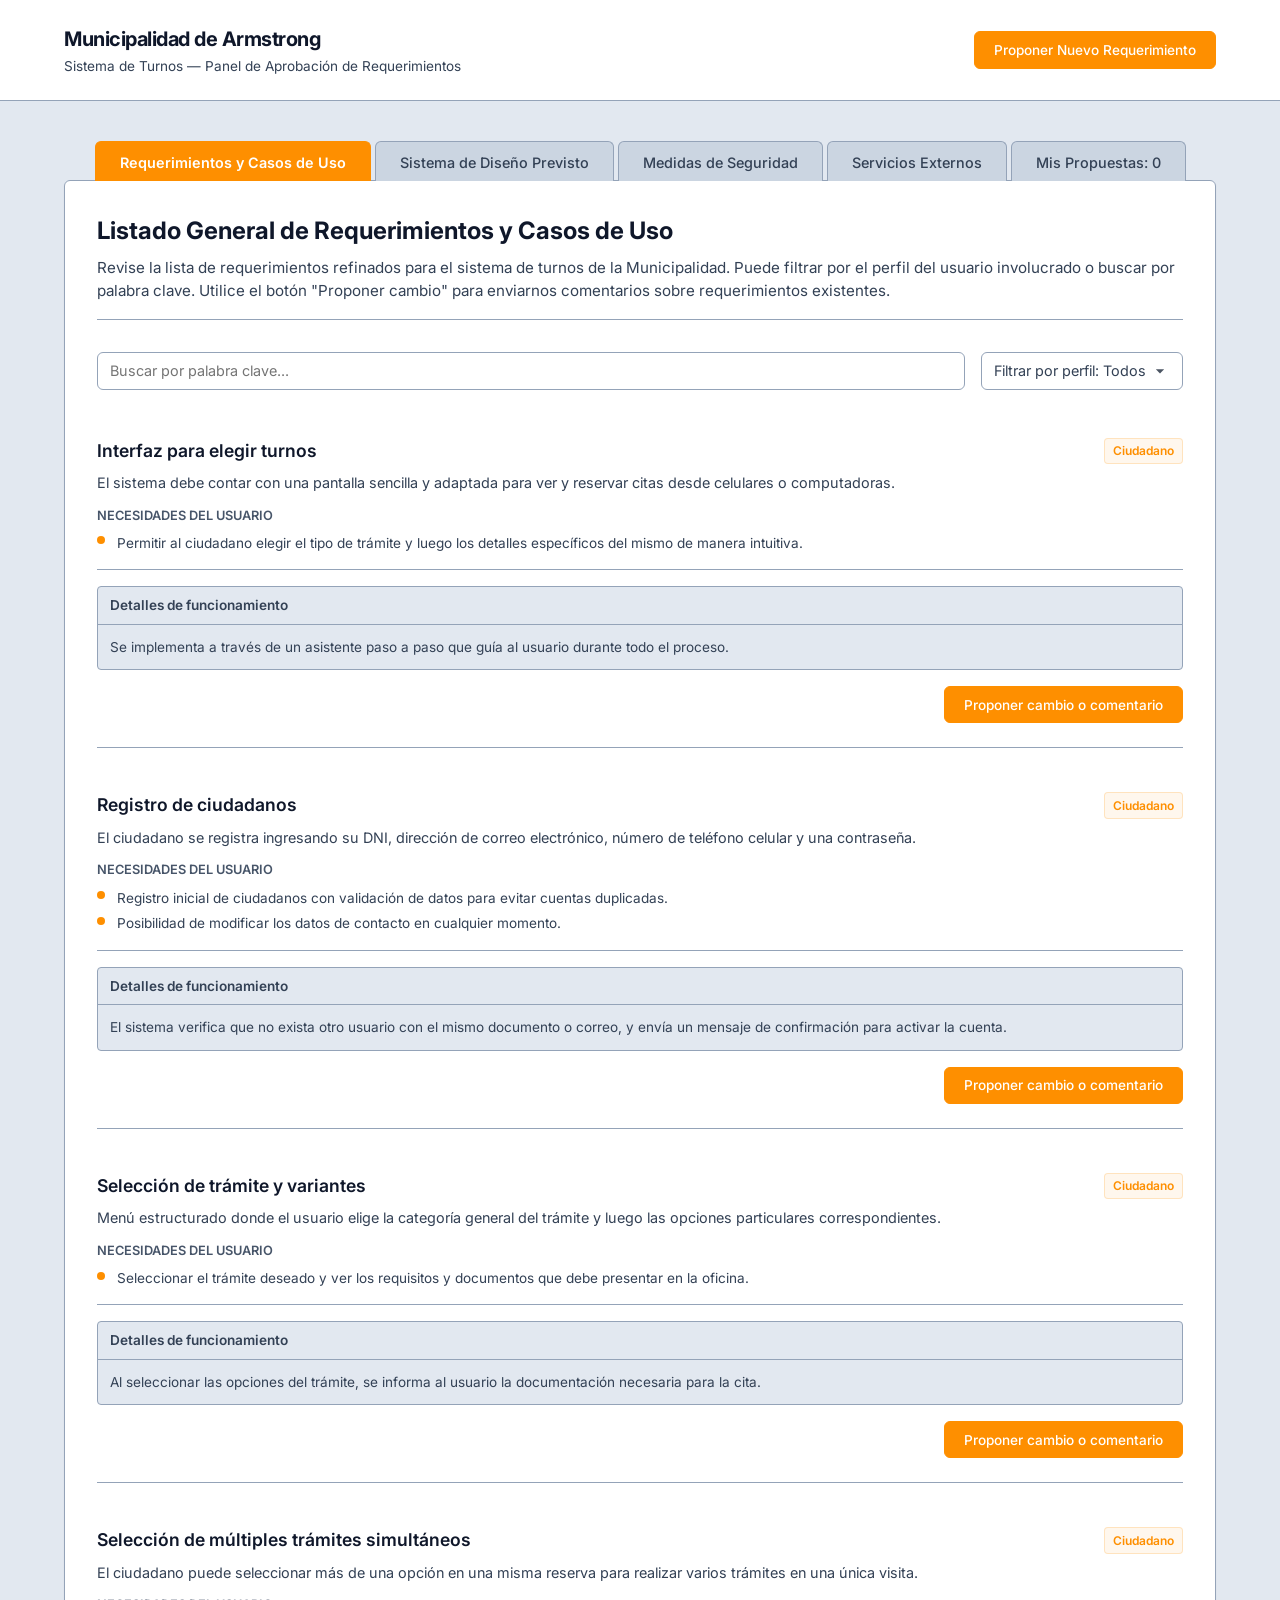
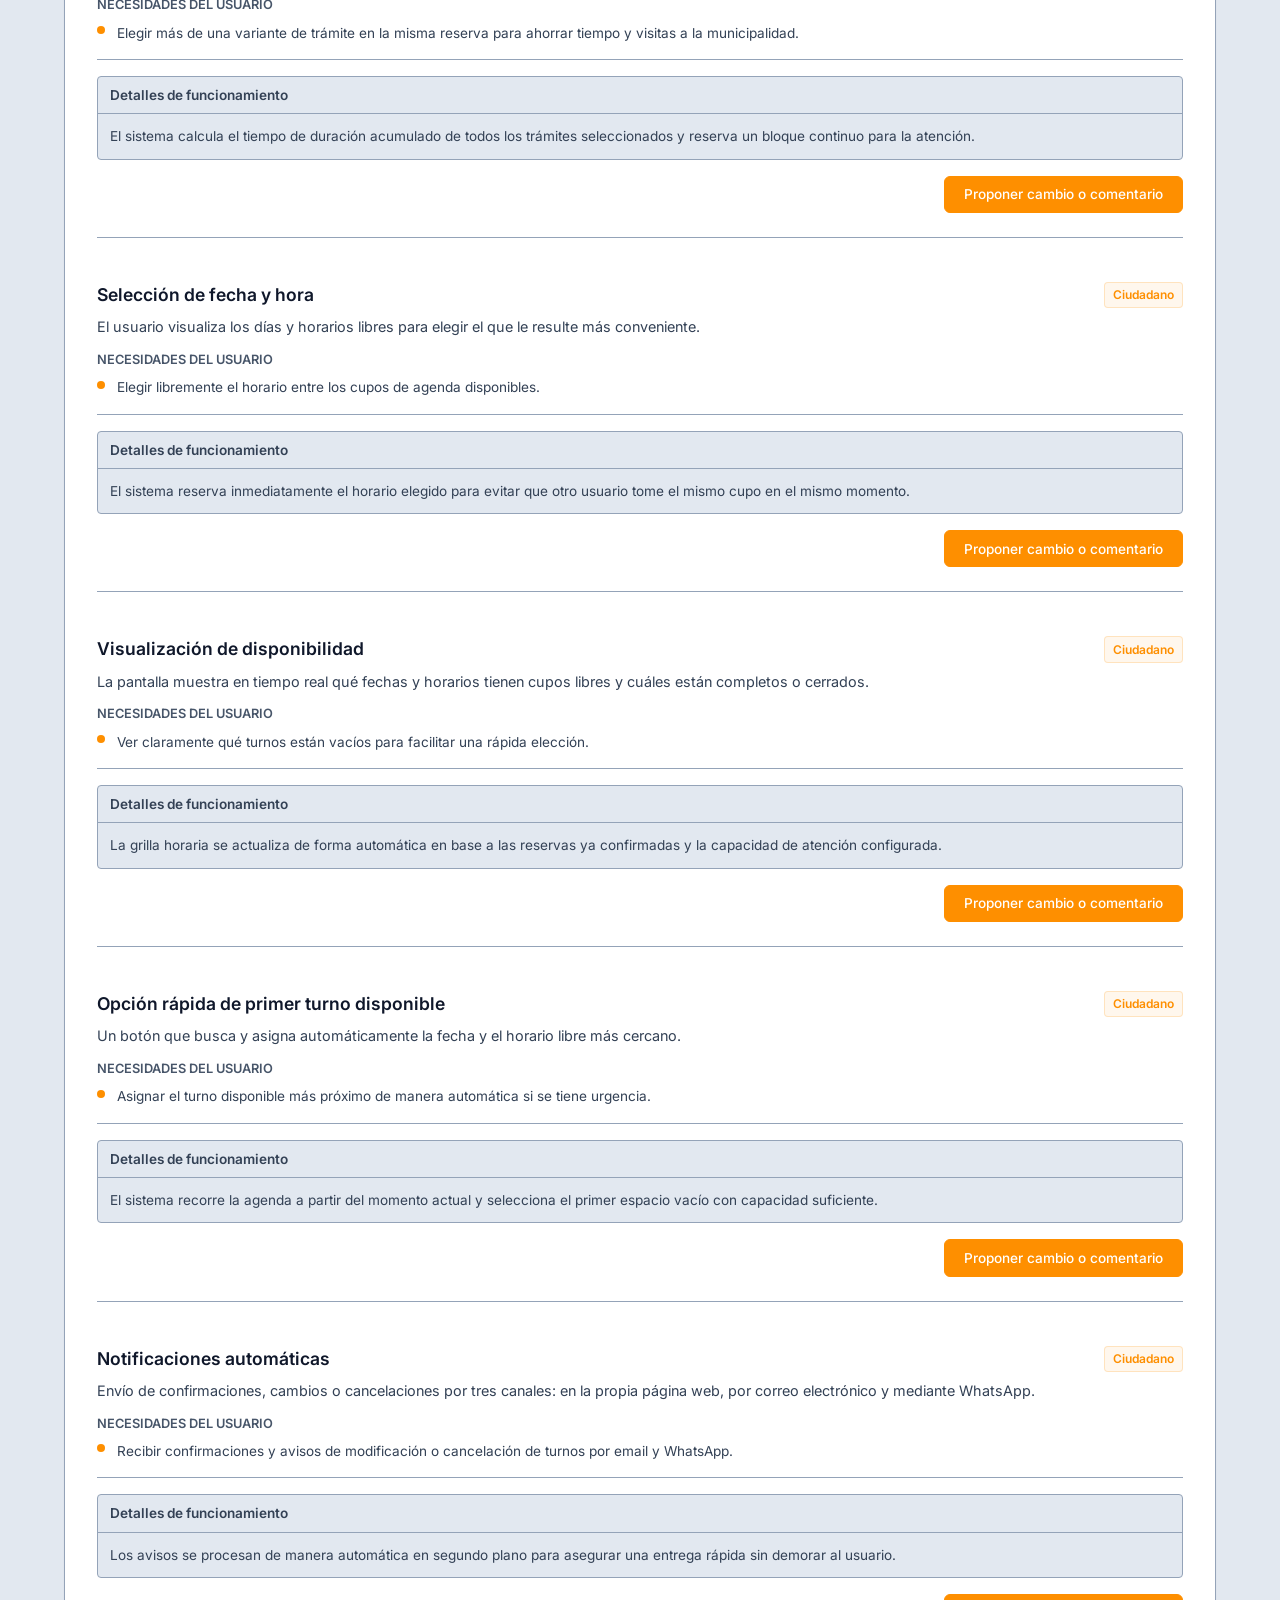
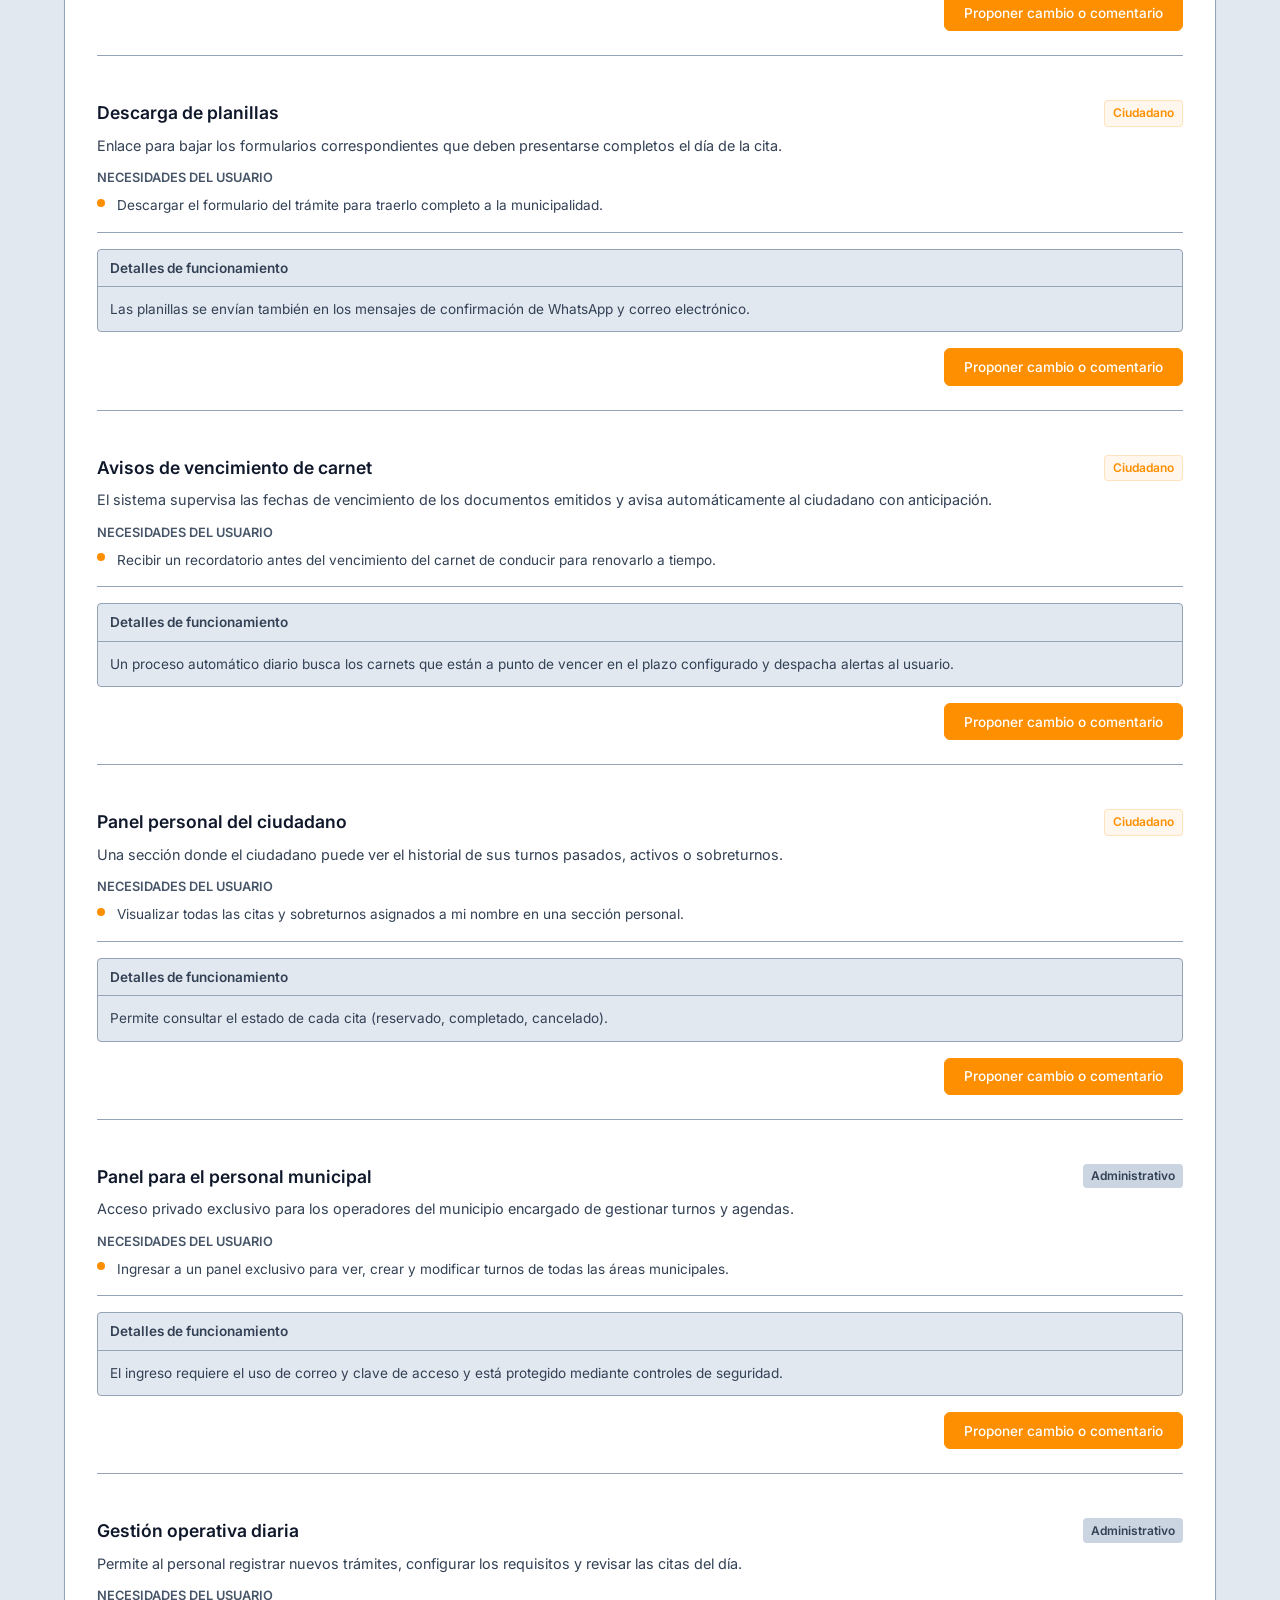
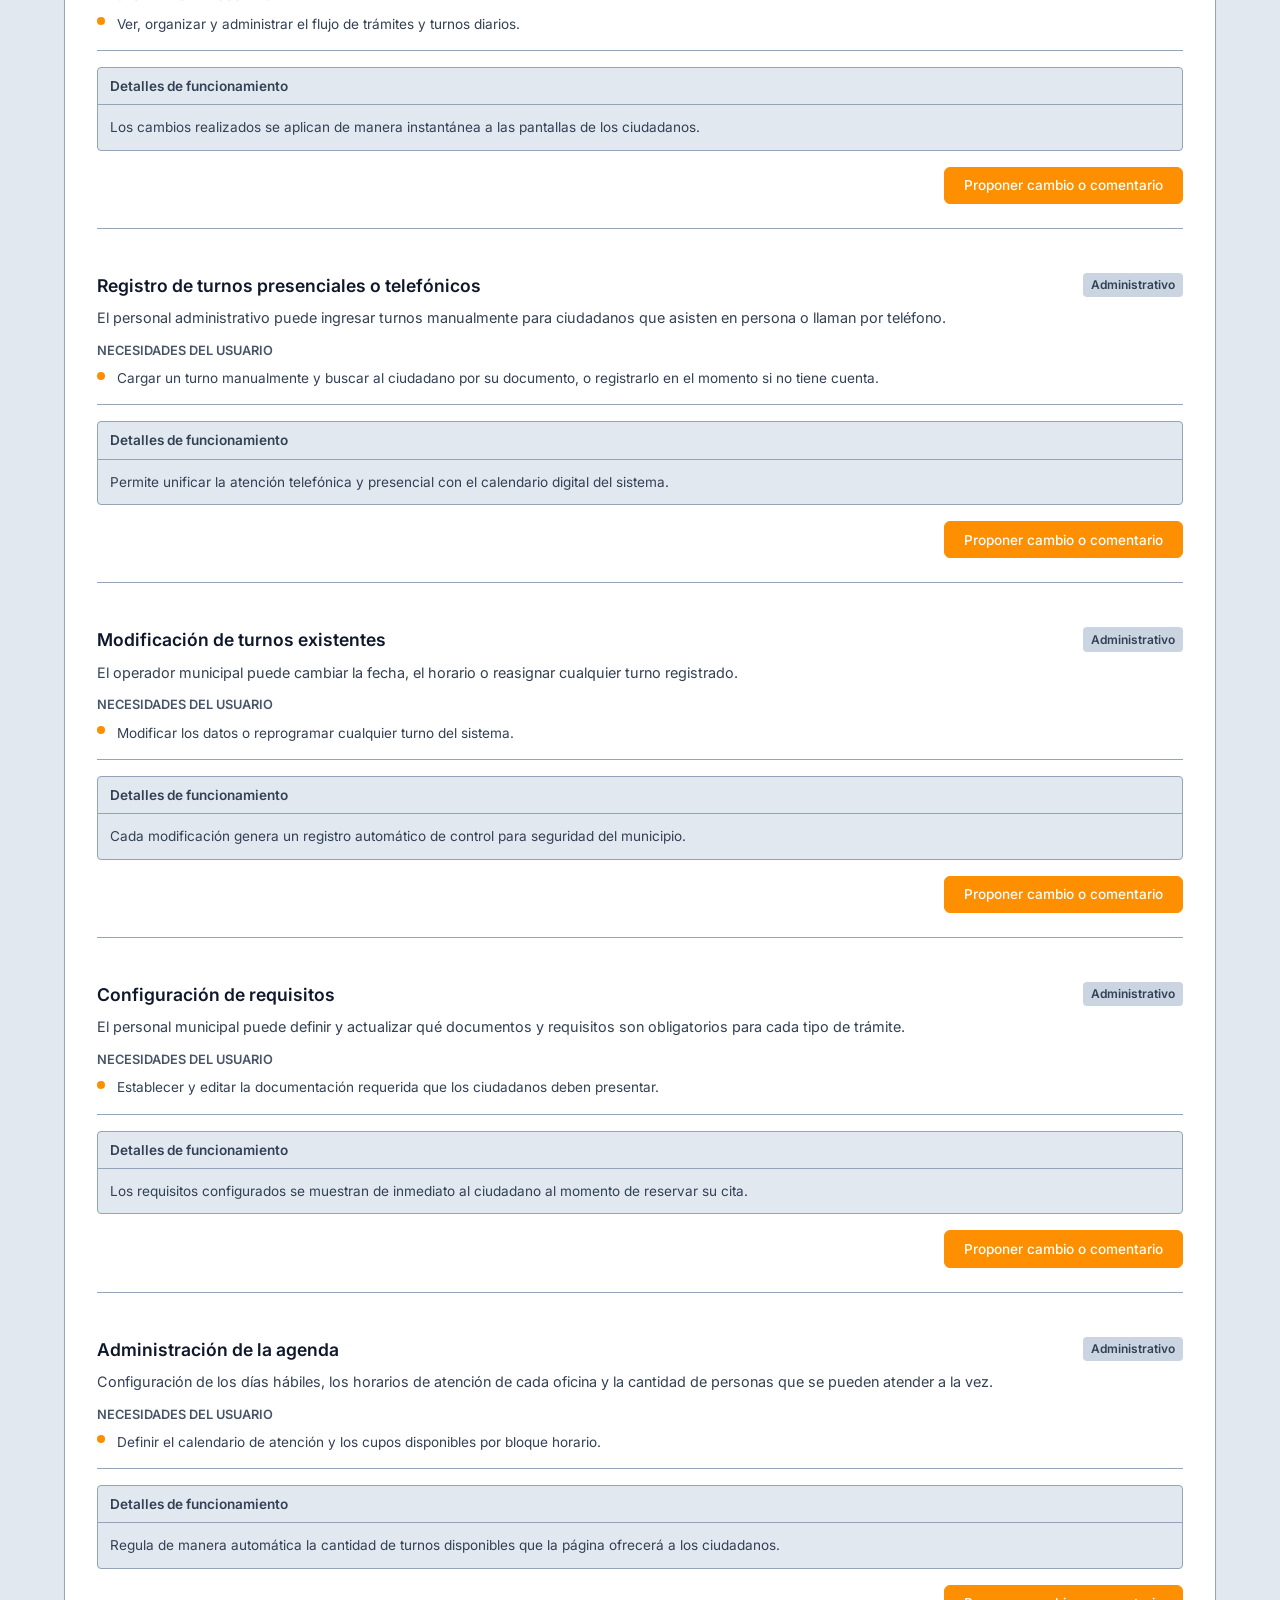
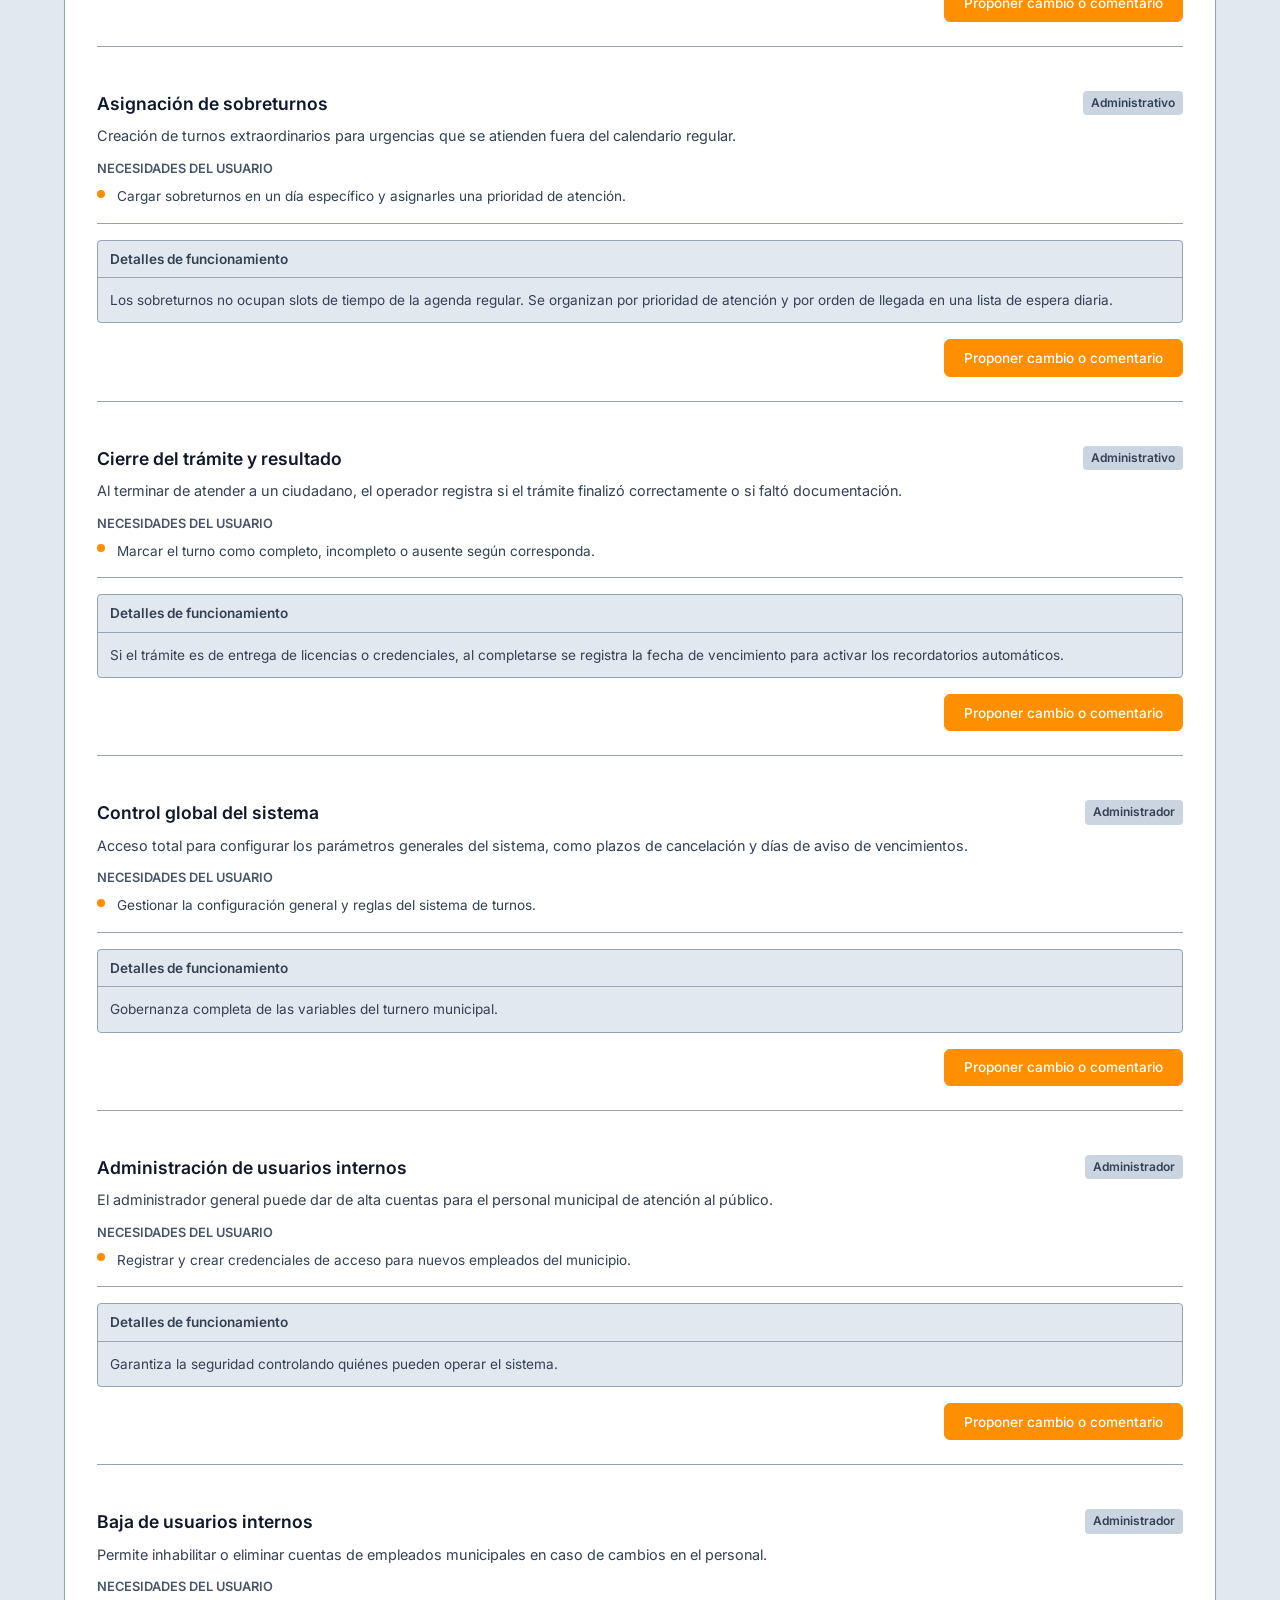
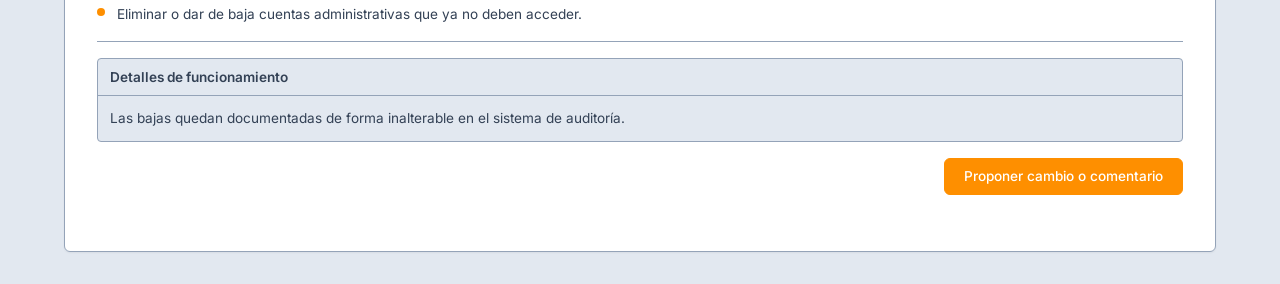
==== portal-cliente/index.html @ 63e66f47 "feat: migrar a github pages estatico y persistencia con github issues" ====
<!DOCTYPE html>
<html lang="es">
<head>
  <meta charset="UTF-8">
  <meta name="viewport" content="width=device-width, initial-scale=1.0">
  <title>Portal de Cliente y Aprobación de Requerimientos — Municipalidad de Armstrong</title>
  <!-- Fuentes Modernas -->
  <link rel="preconnect" href="https://fonts.googleapis.com">
  <link rel="preconnect" href="https://fonts.gstatic.com" crossorigin>
  <link href="https://fonts.googleapis.com/css2?family=Inter:wght@400;500;600;700&family=Montserrat:wght@400;500;600;700&display=swap" rel="stylesheet">
  <!-- Estilos del Portal -->
  <link rel="stylesheet" href="styles.css">
</head>
<body>

  <!-- Cabecera de la Aplicación -->
  <header class="app-header">
    <div class="header-content">
      <div class="logo-placeholder">
        <div class="logo-text">
          <h1>Municipalidad de Armstrong</h1>
          <p>Sistema de Turnos — Panel de Aprobación de Requerimientos</p>
        </div>
      </div>
      <div>
        <button class="btn btn-primary" onclick="openNewRequirementModal()">
          Proponer Nuevo Requerimiento
        </button>
      </div>
    </div>
  </header>

  <!-- Contenedor Principal -->
  <main class="container">
    
    <!-- Pestañas de Navegación -->
    <nav class="nav-tabs">
      <button class="tab-btn active" data-tab="requirements">Requerimientos y Casos de Uso</button>
      <button class="tab-btn" data-tab="design">Sistema de Diseño Previsto</button>
      <button class="tab-btn" data-tab="security">Medidas de Seguridad</button>
      <button class="tab-btn" data-tab="services">Servicios Externos</button>
      <button class="tab-btn" data-tab="proposals">Mis Propuestas: <span id="proposal-count">0</span></button>
    </nav>

    <!-- Pestaña 1: Requerimientos y Casos de Uso -->
    <section id="requirements" class="tab-content active">
      <div style="margin-bottom: 2rem; border-bottom: 1px solid var(--border-light); padding-bottom: 1rem;">
        <h2 style="font-size: 1.5rem; font-weight: 700; margin-bottom: 0.5rem; color: var(--text-main);">Listado General de Requerimientos y Casos de Uso</h2>
        <p style="color: var(--text-secondary); font-size: 0.95rem;">
          Revise la lista de requerimientos refinados para el sistema de turnos de la Municipalidad. Puede filtrar por el perfil del usuario involucrado o buscar por palabra clave. Utilice el botón "Proponer cambio" para enviarnos comentarios sobre requerimientos existentes.
        </p>
      </div>

      <!-- Buscador y Filtros -->
      <div class="search-controls">
        <input type="text" id="search-input" class="input-text" placeholder="Buscar por palabra clave...">
        <select id="actor-filter" class="select-filter">
          <option value="ALL">Filtrar por perfil: Todos</option>
          <option value="USU">Ciudadano</option>
          <option value="ADT">Administrativo</option>
          <option value="ADM">Administrador</option>
        </select>
      </div>

      <!-- Contenedor de la Lista -->
      <div id="requirements-container" class="requirements-grid">
        <!-- Cargado dinámicamente desde app.js -->
      </div>
    </section>

    <!-- Pestaña 2: Sistema de Diseño Previsto -->
    <section id="design" class="tab-content">
      <div style="margin-bottom: 2rem; border-bottom: 1px solid var(--border-light); padding-bottom: 1rem;">
        <h2 style="font-size: 1.5rem; font-weight: 700; margin-bottom: 0.5rem; color: var(--text-main);">Guía de Identidad Visual y Sistema de Diseño Previsto</h2>
        <p style="color: var(--text-secondary); font-size: 0.95rem;">
          Este sistema de diseño define los colores y tipografías oficiales de la Municipalidad de Armstrong para la interfaz de usuario.
        </p>
      </div>

      <div class="requirements-grid">
        
        <!-- Paleta Cromática -->
        <div class="card">
          <h3 class="card-title">1. Paleta Cromática Oficial</h3>
          <p style="font-size: 0.9rem; color: var(--text-secondary); margin-bottom: 1rem;">
            Colores corporativos y sus proporciones estimadas de uso para garantizar un contraste limpio y legibilidad.
          </p>
          
          <div class="design-grid">
            <!-- Naranja -->
            <div class="color-card">
              <div class="color-preview" style="background-color: #FE8F00;"></div>
              <div class="color-info">
                <div>
                  <h4 style="font-size: 0.85rem; font-weight: 600;">Naranja Principal</h4>
                  <p style="font-size: 0.75rem; color: var(--text-secondary);">Elementos de interacción y menú</p>
                </div>
                <span class="color-hex">#FE8F00</span>
              </div>
            </div>
            <!-- Gris Claro Background -->
            <div class="color-card">
              <div class="color-preview" style="background-color: #F0F2F5; border-bottom: 1px solid var(--border-light);"></div>
              <div class="color-info">
                <div>
                  <h4 style="font-size: 0.85rem; font-weight: 600;">Gris Claro</h4>
                  <p style="font-size: 0.75rem; color: var(--text-secondary);">Fondos de pantalla y tarjetas</p>
                </div>
                <span class="color-hex">#F0F2F5</span>
              </div>
            </div>
            <!-- Gris Oscuro Texto -->
            <div class="color-card">
              <div class="color-preview" style="background-color: #333333;"></div>
              <div class="color-info">
                <div>
                  <h4 style="font-size: 0.85rem; font-weight: 600;">Gris Oscuro</h4>
                  <p style="font-size: 0.75rem; color: var(--text-secondary);">Color de textos principales</p>
                </div>
                <span class="color-hex">#333333</span>
              </div>
            </div>
          </div>

          <h4 style="font-size: 0.85rem; font-weight: 600; margin-bottom: 0.5rem;">Colores de Estado de Turno:</h4>
          <div style="display: flex; gap: 0.5rem; flex-wrap: wrap; margin-bottom: 1rem;">
            <span class="badge badge-reservado">Reservado</span>
            <span class="badge badge-completo">Completo</span>
            <span class="badge badge-incompleto">Incompleto</span>
            <span class="badge badge-ausente">Ausente</span>
            <span class="badge badge-cancelado">Cancelado</span>
          </div>
        </div>

        <!-- Tipografía -->
        <div class="card">
          <h3 class="card-title">2. Tipografía y Fuentes</h3>
          <p style="font-size: 0.9rem; color: var(--text-secondary); margin-bottom: 1rem;">
            Se define la fuente Montserrat o su variante Inter para una lectura limpia en dispositivos de escritorio y móviles.
          </p>
          <div class="font-demo">
            <h1 style="font-family: 'Montserrat', sans-serif; font-weight: 700; font-size: 1.5rem; margin-bottom: 0.5rem;">Montserrat Bold para Títulos Principales</h1>
            <h2 style="font-family: 'Montserrat', sans-serif; font-weight: 600; font-size: 1.2rem; margin-bottom: 0.5rem;">Montserrat Semibold para Subtítulos</h2>
            <p style="font-family: 'Inter', sans-serif; font-weight: 400; font-size: 0.95rem; color: var(--text-secondary);">
              Inter Regular para cuerpo de texto. Lorem ipsum dolor sit amet, consectetur adipiscing elit. Sed do eiusmod tempor incididunt ut labore et dolore magna aliqua.
            </p>
          </div>
        </div>

        <!-- Ejemplos de Componentes y Alertas -->
        <div class="card">
          <h3 class="card-title">3. Componentes de la Interfaz con Estilo Neutro y Básico</h3>
          <p style="font-size: 0.9rem; color: var(--text-secondary); margin-bottom: 1rem;">
            Ejemplos de botones, entradas de texto y cajas de información. El diseño mantiene una estética limpia, estándar y funcional.
          </p>
          
          <div style="display: flex; gap: 0.75rem; flex-wrap: wrap; margin-bottom: 1.5rem;">
            <button class="btn btn-primary">Botón Primario</button>
            <button class="btn">Botón Secundario</button>
            <button class="btn btn-danger">Botón Peligro</button>
            <button class="btn" disabled style="opacity: 0.5; cursor: not-allowed;">Deshabilitado</button>
          </div>

          <div style="margin-bottom: 1.5rem;">
            <input type="text" class="input-text" style="width: 100%; max-width: 350px;" placeholder="Entrada de texto...">
          </div>

          <h4 style="font-size: 0.85rem; font-weight: 600; margin-bottom: 0.5rem;">Ejemplo de aviso importante para el ciudadano:</h4>
          <div class="alert-warning">
            <svg viewBox="0 0 24 24" width="22" height="22" fill="none" stroke="currentColor" stroke-width="2" stroke-linecap="round" stroke-linejoin="round">
              <path d="M10.29 3.86L1.82 18a2 2 0 0 0 1.71 3h16.94a2 2 0 0 0 1.71-3L13.71 3.86a2 2 0 0 0-3.42 0z"></path>
              <line x1="12" y1="9" x2="12" y2="13"></line>
              <line x1="12" y1="17" x2="12.01" y2="17"></line>
            </svg>
            <div>
              <strong>Recordatorio para su cita:</strong> Debe presentarse diez minutos antes del horario asignado portando su documento nacional de identidad original y el comprobante de turno correspondiente.
            </div>
          </div>
        </div>

        <!-- Simuladores Interactivos -->
        <div class="card">
          <h3 class="card-title">4. Simulador Interactivo de Componentes</h3>
          <p style="font-size: 0.9rem; color: var(--text-secondary); margin-bottom: 1rem;">
            Interactúe con estos prototipos para comprender la lógica de funcionamiento de la aplicación final.
          </p>

          <div class="sim-container">
            <!-- Simulador Carrito de Variantes -->
            <div class="sim-box">
              <h4 style="font-size: 0.9rem; font-weight: 600; margin-bottom: 0.5rem; border-bottom: 1px solid var(--border-light); padding-bottom: 0.25rem;">
                A. Selección de múltiples variantes de trámites
              </h4>
              <p style="font-size: 0.8rem; color: var(--text-secondary); margin-bottom: 0.75rem;">
                Permite seleccionar más de un tipo de trámite simultáneo para calcular el tiempo total de atención.
              </p>
              <div>
                <label class="variant-checkbox-item">
                  <input type="checkbox" class="sim-variant-check" data-duration="15">
                  <span>Examen Físico - 15 minutos</span>
                </label>
                <label class="variant-checkbox-item">
                  <input type="checkbox" class="sim-variant-check" data-duration="30">
                  <span>Examen Teórico - 30 minutos</span>
                </label>
                <label class="variant-checkbox-item">
                  <input type="checkbox" class="sim-variant-check" data-duration="20">
                  <span>Examen Práctico - 20 minutos</span>
                </label>
                <label class="variant-checkbox-item">
                  <input type="checkbox" class="sim-variant-check" data-duration="60">
                  <span>Curso de Vialidad - 60 minutos</span>
                </label>
              </div>
              <div style="margin-top: 1rem; padding-top: 0.5rem; border-top: 1px solid var(--border-light); font-size: 0.85rem; font-weight: 600;">
                Duración Total Reservada: <span id="sim-total-duration" style="color: var(--brand-orange);">0</span> minutos.
              </div>
            </div>

            <!-- Simulador Grilla Slots -->
            <div class="sim-box">
              <h4 style="font-size: 0.9rem; font-weight: 600; margin-bottom: 0.5rem; border-bottom: 1px solid var(--border-light); padding-bottom: 0.25rem;">
                B. Selección de horarios
              </h4>
              <p style="font-size: 0.8rem; color: var(--text-secondary); margin-bottom: 0.75rem;">
                Vista de horarios disponibles para el ciudadano.
              </p>
              
              <div class="slots-grid-demo">
                <div class="slot-item" data-time="08:00">08:00 hs</div>
                <div class="slot-item occupied" title="Ocupado">08:30 hs</div>
                <div class="slot-item" data-time="09:00">09:00 hs</div>
                <div class="slot-item occupied" title="Ocupado">09:30 hs</div>
                <div class="slot-item" data-time="10:00">10:00 hs</div>
                <div class="slot-item" data-time="10:30">10:30 hs</div>
              </div>

              <div id="sim-booking-status" style="margin-top: 1rem; font-size: 0.85rem;">
                <span style="color: var(--text-muted);">Haga clic en un horario libre para simular la selección.</span>
              </div>
            </div>
          </div>

        </div>

      </div>
    </section>

    <!-- Pestaña 3: Medidas de Seguridad -->
    <section id="security" class="tab-content">
      <div style="margin-bottom: 2rem; border-bottom: 1px solid var(--border-light); padding-bottom: 1rem;">
        <h2 style="font-size: 1.5rem; font-weight: 700; margin-bottom: 0.5rem; color: var(--text-main);">Seguridad y Privacidad de los Datos</h2>
        <p style="color: var(--text-secondary); font-size: 0.95rem;">
          El sistema cuenta con medidas de seguridad para proteger la información personal y asegurar el correcto funcionamiento administrativo.
        </p>
      </div>

      <div class="requirements-grid">
        
        <!-- Cookies JWT -->
        <div class="card">
          <h3 class="card-title">1. Acceso seguro al sistema</h3>
          <p style="font-size: 0.9rem; color: var(--text-secondary);">
            La sesión del usuario se gestiona mediante cookies de sesión altamente protegidas y configuradas de manera segura en el servidor, lo que impide que agentes o programas externos roben el acceso.
          </p>
        </div>

        <!-- Encriptación en Reposo y Tránsito -->
        <div class="card">
          <h3 class="card-title">2. Protección de Datos Personales</h3>
          <p style="font-size: 0.9rem; color: var(--text-secondary);">
            El DNI, el correo electrónico y el número de teléfono celular se almacenan cifrados en la base de datos. Adicionalmente, el sistema oculta parcialmente esta información en pantalla para mayor privacidad, como por ejemplo la visualización parcial del documento o de las casillas de correo. Los datos antiguos se borran o anonimizan de forma automática periódicamente.
          </p>
        </div>

        <!-- Auditoría Administrativa -->
        <div class="card">
          <h3 class="card-title">3. Registro de auditoría administrativa</h3>
          <p style="font-size: 0.9rem; color: var(--text-secondary);">
            Cualquier modificación en la agenda o cancelación de turnos efectuada por el personal municipal queda registrada automáticamente en una bitácora que contiene la fecha, la hora, el usuario responsable y los datos modificados.
          </p>
        </div>

        <!-- Encriptación de comunicación en tránsito -->
        <div class="card">
          <h3 class="card-title">4. Cifrado de comunicación en tránsito</h3>
          <p style="font-size: 0.9rem; color: var(--text-secondary);">
            Toda la información viaja encriptada y oculta a través de internet desde que se ingresa hasta que llega al servidor, impidiendo que terceros puedan interceptar o leer los datos enviados.
          </p>
        </div>

        <!-- Resguardo irreversible de contraseñas -->
        <div class="card">
          <h3 class="card-title">5. Resguardo irreversible de contraseñas</h3>
          <p style="font-size: 0.9rem; color: var(--text-secondary);">
            Las claves se transforman en códigos matemáticos indescifrables, de modo que nadie, ni siquiera el equipo de administración municipal, puede conocer la contraseña real.
          </p>
        </div>

        <!-- Protección de llaves de configuración -->
        <div class="card">
          <h3 class="card-title">6. Protección de llaves de configuración</h3>
          <p style="font-size: 0.9rem; color: var(--text-secondary);">
            Las claves maestras del sistema y de los servicios de mensajería se almacenan de forma independiente y aislada del código de programación, previniendo accesos no autorizados ante filtraciones.
          </p>
        </div>

        <!-- Control de reserva simultánea -->
        <div class="card">
          <h3 class="card-title">7. Control de reserva simultánea</h3>
          <p style="font-size: 0.9rem; color: var(--text-secondary);">
            Para evitar que dos personas reserven el mismo turno al mismo tiempo, el sistema bloquea momentáneamente el horario seleccionado por fracciones de segundo hasta confirmar la transacción de manera exitosa.
          </p>
        </div>

        <!-- Reintentos inteligentes de notificaciones -->
        <div class="card">
          <h3 class="card-title">8. Reintentos inteligentes de notificaciones</h3>
          <p style="font-size: 0.9rem; color: var(--text-secondary);">
            Si la red móvil o el correo fallan, el sistema retiene el aviso en una cola de espera y reintenta el envío de forma espaciada y automática hasta lograrlo, o avisa a la administración si la falla persiste.
          </p>
        </div>

        <!-- Búsqueda segura de información -->
        <div class="card">
          <h3 class="card-title">9. Búsqueda segura de información</h3>
          <p style="font-size: 0.9rem; color: var(--text-secondary);">
            El sistema busca usuarios empleando códigos de referencia intermedios, lo que permite localizar la información de los turnos rápidamente sin necesidad de descifrar o exponer la base de datos general.
          </p>
        </div>

        <!-- Privacidad en registros técnicos de funcionamiento -->
        <div class="card">
          <h3 class="card-title">10. Privacidad en registros técnicos de funcionamiento</h3>
          <p style="font-size: 0.9rem; color: var(--text-secondary);">
            Las bitácoras de funcionamiento interno que registran fallas del servidor tienen prohibido almacenar documentos, correos o teléfonos, utilizando en su lugar identificadores genéricos y anónimos.
          </p>
        </div>

        <!-- Protección contra inyección de código -->
        <div class="card">
          <h3 class="card-title">11. Protección contra inyección de código</h3>
          <p style="font-size: 0.9rem; color: var(--text-secondary);">
            Toda información ingresada en los formularios del sistema es validada y purificada de forma automática antes de procesarse, evitando que se puedan inyectar comandos dañinos en la base de datos municipal.
          </p>
        </div>

        <!-- Control de velocidad de solicitudes -->
        <div class="card">
          <h3 class="card-title">12. Control de velocidad de solicitudes</h3>
          <p style="font-size: 0.9rem; color: var(--text-secondary);">
            El servidor cuenta con un sistema de límite de velocidad que restringe la cantidad de peticiones consecutivas desde una misma dirección de red, evitando sobrecargas de tráfico y bloqueando accesos automatizados sospechosos.
          </p>
        </div>

        <!-- Política de seguridad de contenido (CSP) -->
        <div class="card">
          <h3 class="card-title">13. Política de seguridad de contenido (CSP)</h3>
          <p style="font-size: 0.9rem; color: var(--text-secondary);">
            El navegador tiene prohibido cargar código, fuentes o imágenes desde sitios web no autorizados, previniendo inyecciones de código malicioso o suplantaciones.
          </p>
        </div>

        <!-- Sanitización de textos dinámicos -->
        <div class="card">
          <h3 class="card-title">14. Sanitización de textos dinámicos</h3>
          <p style="font-size: 0.9rem; color: var(--text-secondary);">
            El portal limpia de manera automática cualquier texto enriquecido antes de mostrarlo, evitando la ejecución de código dañino en la pantalla del usuario.
          </p>
        </div>

        <!-- Bloqueo de copia en caché de páginas privadas -->
        <div class="card">
          <h3 class="card-title">15. Bloqueo de copia en caché de páginas privadas</h3>
          <p style="font-size: 0.9rem; color: var(--text-secondary);">
            El servidor indica al navegador que no almacene copias locales de las pantallas administrativas o personales, de manera que al usar el botón atrás en computadoras compartidas no se muestren datos personales.
          </p>
        </div>

        <!-- Validación de roles en vistas del cliente -->
        <div class="card">
          <h3 class="card-title">16. Validación de roles en vistas del cliente</h3>
          <p style="font-size: 0.9rem; color: var(--text-secondary);">
            Los menús y botones administrativos se ocultan y desactivan en el navegador basándose en el rol del usuario autenticado, impidiendo accesos visuales engañosos.
          </p>
        </div>

        <!-- Restricción de consumo de API externo (CORS) -->
        <div class="card">
          <h3 class="card-title">17. Restricción de consumo de API externo (CORS)</h3>
          <p style="font-size: 0.9rem; color: var(--text-secondary);">
            El servidor de la aplicación está configurado para responder peticiones únicamente desde el sitio web oficial de la municipalidad, rechazando cualquier intento de consumo externo.
          </p>
        </div>

        <!-- Control de validez y cierre inmediato de sesión -->
        <div class="card">
          <h3 class="card-title">18. Control de validez y cierre inmediato de sesión</h3>
          <p style="font-size: 0.9rem; color: var(--text-secondary);">
            El sistema cuenta con una lista negra temporal en el servidor para invalidar de inmediato las credenciales de sesión en caso de cierres de sesión voluntarios o bloqueos preventivos de cuentas administrativas.
          </p>
        </div>

        <!-- Privilegio mínimo de acceso a datos -->
        <div class="card">
          <h3 class="card-title">19. Privilegio mínimo de acceso a datos</h3>
          <p style="font-size: 0.9rem; color: var(--text-secondary);">
            El sistema de turnos opera bajo una cuenta de base de datos restringida que solo posee permisos para realizar las acciones necesarias del servicio, imposibilitando modificaciones estructurales no autorizadas.
          </p>
        </div>

      </div>
    </section>

    <!-- Pestaña 4: Servicios Externos -->
    <section id="services" class="tab-content">
      <div style="margin-bottom: 2rem; border-bottom: 1px solid var(--border-light); padding-bottom: 1rem;">
        <h2 style="font-size: 1.5rem; font-weight: 700; margin-bottom: 0.5rem; color: var(--text-main);">Servicios Externos del Sistema</h2>
        <p style="color: var(--text-secondary); font-size: 0.95rem;">
          El sistema requiere de los siguientes servicios externos para su correcto funcionamiento:
        </p>
      </div>

      <div class="requirements-grid">
        
        <!-- API de Meta para WhatsApp -->
        <div class="card">
          <h3 class="card-title">API de Meta para WhatsApp</h3>
          <p style="font-size: 0.9rem; color: var(--text-secondary);">
            Servicio de mensajería paga contratado para el envío automático de notificaciones de turnos, confirmaciones, cancelaciones y alertas de vencimiento de carnets al número de teléfono celular del ciudadano.
          </p>
        </div>

        <!-- Proveedor de Correo Transaccional -->
        <div class="card">
          <h3 class="card-title">Proveedor de correo electrónico transaccional</h3>
          <p style="font-size: 0.9rem; color: var(--text-secondary);">
            Servicio de despacho de correos electrónicos corporativos masivos contratado para garantizar que los ciudadanos reciban sus comprobantes de reserva y planillas PDF adjuntas de forma rápida y segura en sus bandejas de entrada.
          </p>
        </div>

      </div>
    </section>

    <!-- Pestaña 5: Propuestas del Cliente -->
    <section id="proposals" class="tab-content">
      <div style="margin-bottom: 2rem; border-bottom: 1px solid var(--border-light); padding-bottom: 1rem;">
        <h2 style="font-size: 1.5rem; font-weight: 700; margin-bottom: 0.5rem; color: var(--text-main);">Propuestas de Cambio</h2>
        <p style="color: var(--text-secondary); font-size: 0.95rem;">
          Aquí se consolidan todos los comentarios y requerimientos nuevos sugeridos. Las propuestas se guardan en el directorio portal-cliente/feedback. Puede descargar el archivo consolidado de propuestas.
        </p>
      </div>

      <div style="margin-bottom: 1.5rem; display: flex; gap: 0.75rem;">
        <button class="btn btn-primary" onclick="exportProposalsMarkdown()">
          Descargar archivo de propuestas
        </button>
      </div>

      <!-- Contenedor del Listado de Propuestas -->
      <div id="proposals-container" class="proposals-list">
        <!-- Cargado dinámicamente desde el backend local o localStorage si el server no corre -->
      </div>
    </section>

  </main>

  <!-- Modal Formulario de Propuesta -->
  <div id="modal-overlay" class="modal-overlay">
    <div class="modal">
      <div class="modal-header">
        <h3 class="modal-title">Proponer Cambio o Comentario</h3>
        <button id="modal-close-btn" class="modal-close">&times;</button>
      </div>
      <form id="feedback-form">
        <p style="font-size: 0.8rem; color: var(--text-muted); margin-bottom: 1rem;">
          Referencia: <span id="modal-req-info" style="font-weight: 600; color: var(--text-main);">-</span>
        </p>
        
        <div class="form-group">
          <label class="form-label" for="author-field">Su Nombre o Rol</label>
          <input type="text" id="author-field" class="input-text" style="width:100%;" placeholder="Ej. Cliente Municipalidad" required value="Cliente">
        </div>

        <div class="form-group">
          <label class="form-label" for="type-field">Tipo de Propuesta</label>
          <select id="type-field" class="select-filter" style="width: 100%;">
            <option value="cambio">Modificación / Cambio a requerimiento existente</option>
            <option value="nuevo">Nuevo Requerimiento o Funcionalidad no listada</option>
          </select>
        </div>

        <div class="form-group">
          <label class="form-label" for="comment-field">Comentario / Justificación de la Propuesta</label>
          <textarea id="comment-field" class="textarea-field" placeholder="Describa el motivo del cambio o el nuevo comportamiento deseado..." required></textarea>
        </div>

        <div class="form-group">
          <label class="form-label" for="proposed-text-field">Flujo o Texto Sugerido Opcional</label>
          <textarea id="proposed-text-field" class="textarea-field" placeholder="Texto o especificación para el documento final..."></textarea>
        </div>

        <div class="modal-footer">
          <button type="button" id="modal-cancel-btn" class="btn">Cancelar</button>
          <button type="submit" class="btn btn-primary">Guardar Propuesta</button>
        </div>
      </form>
    </div>
  </div>

  <!-- Contenedor Toast -->
  <div id="toast-container" class="toast-container"></div>

  <!-- Script Lógico -->
  <script src="app.js"></script>
</body>
</html>
---- portal-cliente/styles.css ----
/* Variables y Sistema de Diseño Neutral */
:root {
  --font-family: 'Inter', 'Montserrat', -apple-system, BlinkMacSystemFont, "Segoe UI", Roboto, Helvetica, Arial, sans-serif;
  
  /* Colores Neutros */
  --bg-main: #e2e8f0;
  --bg-card: #ffffff;
  --bg-hover: #cbd5e1;
  --text-main: #0f172a;
  --text-secondary: #334155;
  --text-muted: #475569;
  --border-light: #94a3b8;
  --border-focus: #64748b;
  
  /* Colores Identidad */
  --brand-orange: #fe8f00;
  --brand-orange-hover: #e07d00;
  --brand-orange-light: #fff7ed;
  
  /* Colores de Estado */
  --state-reservado: #2563eb;
  --state-completo: #16a34a;
  --state-incompleto: #d97706;
  --state-ausente: #dc2626;
  --state-cancelado: #4b5563;
  
  --shadow-sm: 0 1px 2px 0 rgba(0, 0, 0, 0.05);
  --shadow-md: 0 4px 6px -1px rgba(0, 0, 0, 0.05), 0 2px 4px -1px rgba(0, 0, 0, 0.03);
  --radius-sm: 4px;
  --radius-md: 6px;
  --transition-fast: 0.15s ease;
}

/* Reset Básico */
* {
  box-sizing: border-box;
  margin: 0;
  padding: 0;
}

body {
  font-family: var(--font-family);
  background-color: var(--bg-main);
  color: var(--text-main);
  line-height: 1.5;
  -webkit-font-smoothing: antialiased;
}

/* Contenedores y Layout */
.container {
  max-width: 1200px;
  margin: 0 auto;
  padding: 2rem 1.5rem;
}

/* Header */
.app-header {
  background-color: var(--bg-card);
  border-bottom: 1px solid var(--border-light);
  padding: 1.5rem 0;
}

.app-header .header-content {
  display: flex;
  justify-content: space-between;
  align-items: center;
  max-width: 1200px;
  margin: 0 auto;
  padding: 0 1.5rem;
}

.logo-placeholder {
  display: flex;
  align-items: center;
  gap: 0.75rem;
}

.logo-text h1 {
  font-size: 1.25rem;
  font-weight: 700;
  color: var(--text-main);
  letter-spacing: -0.025em;
}

.logo-text p {
  font-size: 0.85rem;
  color: var(--text-secondary);
  margin-top: 0.1rem;
}

/* Navegación por Pestañas */
.nav-tabs {
  display: flex;
  justify-content: center;
  margin-bottom: -1px;
  overflow-x: auto;
  overflow-y: hidden;
  gap: 4px;
  padding: 0.5rem 0.5rem 0 0.5rem;
  border-bottom: none;
  scrollbar-width: none;
  -ms-overflow-style: none;
  position: relative;
  z-index: 10;
}

.nav-tabs::-webkit-scrollbar {
  display: none;
}

.tab-btn {
  background-color: #cbd5e1;
  border: 1px solid var(--border-light);
  border-bottom: none;
  font-family: var(--font-family);
  font-size: 0.9rem;
  font-weight: 500;
  color: var(--text-secondary);
  padding: 0.75rem 1.5rem;
  cursor: pointer;
  border-top-left-radius: var(--radius-md);
  border-top-right-radius: var(--radius-md);
  white-space: nowrap;
  margin-bottom: -2px;
  z-index: 1;
  transition: all var(--transition-fast);
}

.tab-btn:hover {
  background-color: #94a3b8;
  color: var(--text-main);
}

.tab-btn.active {
  background-color: var(--brand-orange);
  border-color: var(--brand-orange);
  color: white;
  font-weight: 600;
  z-index: 11;
}

/* Pestañas de contenido */
.tab-content {
  display: none;
  background-color: var(--bg-card);
  border: 1px solid var(--border-light);
  border-radius: var(--radius-md);
  padding: 2rem;
  box-shadow: var(--shadow-sm);
  position: relative;
  z-index: 1;
}

.tab-content.active {
  display: block;
  animation: fadeIn var(--transition-fast) forwards;
}

@keyframes fadeIn {
  from { opacity: 0; transform: translateY(4px); }
  to { opacity: 1; transform: translateY(0); }
}

/* Tarjetas (Cards) */
.card {
  background-color: transparent;
  border: none;
  border-bottom: 1px solid var(--border-light);
  border-radius: 0;
  padding: 1.5rem 0;
  margin-bottom: 0;
  box-shadow: none;
  transition: none;
}

.card:hover {
  border-color: var(--border-light);
}

.card:last-child {
  border-bottom: none;
}

.card-title {
  font-size: 1.1rem;
  font-weight: 600;
  margin-bottom: 0.5rem;
  color: var(--text-main);
}

/* Badges y Etiquetas */
.badge {
  display: inline-flex;
  align-items: center;
  font-size: 0.75rem;
  font-weight: 600;
  padding: 0.2rem 0.5rem;
  border-radius: 4px;
}

.badge-neutral { background-color: var(--bg-hover); color: var(--text-secondary); }
.badge-orange { background-color: var(--brand-orange-light); color: var(--brand-orange); border: 1px solid rgba(254, 143, 0, 0.2); }

.badge-reservado { background-color: rgba(37, 99, 235, 0.1); color: var(--state-reservado); }
.badge-completo { background-color: rgba(22, 163, 74, 0.1); color: var(--state-completo); }
.badge-incompleto { background-color: rgba(217, 119, 6, 0.1); color: var(--state-incompleto); }
.badge-ausente { background-color: rgba(220, 38, 38, 0.1); color: var(--state-ausente); }
.badge-cancelado { background-color: rgba(75, 85, 99, 0.1); color: var(--state-cancelado); }

/* Notificaciones y Alertas */
.alert-warning {
  display: flex;
  align-items: center;
  gap: 0.75rem;
  padding: 0.75rem 1rem;
  border-radius: var(--radius-md);
  background-color: #fffbeb;
  border: 1px solid #fde68a;
  color: #78350f;
  font-size: 0.85rem;
  line-height: 1.4;
}

.alert-warning svg, .alert-info svg {
  flex-shrink: 0;
  width: 22px;
  height: 22px;
}

.alert-info {
  display: flex;
  align-items: center;
  gap: 0.75rem;
  padding: 0.75rem 1rem;
  border-radius: var(--radius-md);
  background-color: #eff6ff;
  border: 1px solid #bfdbfe;
  color: #1e3a8a;
  font-size: 0.85rem;
  line-height: 1.4;
}

/* Lista de viñetas personalizadas */
.custom-bullet-list {
  list-style: none;
  padding-left: 0;
  margin-top: 0.5rem;
}

.custom-bullet-list li {
  position: relative;
  padding-left: 1.25rem;
  margin-bottom: 0.35rem;
  font-size: 0.85rem;
  color: var(--text-secondary);
}

.custom-bullet-list li::before {
  content: "";
  position: absolute;
  left: 0;
  top: 0.55em;
  transform: translateY(-50%);
  width: 8px;
  height: 8px;
  background-color: var(--brand-orange);
  border-radius: 50%;
}

/* Grid de Requerimientos */
.requirements-grid {
  display: grid;
  grid-template-columns: 1fr;
  gap: 1.25rem;
}

/* Buscador y Controles */
.search-controls {
  display: flex;
  gap: 1rem;
  margin-bottom: 1.5rem;
  flex-wrap: wrap;
}

.input-text {
  flex: 1;
  min-width: 250px;
  padding: 0.6rem 0.75rem;
  border: 1px solid var(--border-light);
  border-radius: var(--radius-md);
  font-family: var(--font-family);
  font-size: 0.9rem;
  color: var(--text-main);
  outline: none;
  background-color: var(--bg-card);
  transition: border-color var(--transition-fast);
}

.input-text:focus {
  border-color: var(--border-focus);
}

.select-filter {
  appearance: none;
  -webkit-appearance: none;
  -moz-appearance: none;
  background-image: url("data:image/svg+xml;utf8,<svg fill='%234b5563' height='24' viewBox='0 0 24 24' width='24' xmlns='http://www.w3.org/2000/svg'><path d='M7 10l5 5 5-5z'/><path d='M0 0h24v24H0z' fill='none'/></svg>");
  background-repeat: no-repeat;
  background-position: right 0.75rem center;
  background-size: 1.25rem;
  padding: 0.6rem 2.25rem 0.6rem 0.75rem;
  border: 1px solid var(--border-light);
  border-radius: var(--radius-md);
  font-family: var(--font-family);
  font-size: 0.9rem;
  color: var(--text-secondary);
  background-color: var(--bg-card);
  outline: none;
  cursor: pointer;
  transition: border-color var(--transition-fast);
}

.select-filter:focus {
  border-color: var(--border-focus);
}

/* Botones */
.btn {
  display: inline-flex;
  align-items: center;
  justify-content: center;
  gap: 0.5rem;
  font-family: var(--font-family);
  font-size: 0.85rem;
  font-weight: 500;
  padding: 0.6rem 1.2rem;
  border-radius: var(--radius-md);
  border: 1px solid var(--border-light);
  background-color: var(--bg-card);
  color: var(--text-secondary);
  cursor: pointer;
  outline: none;
  transition: all var(--transition-fast);
}

.btn:hover {
  background-color: var(--bg-hover);
  color: var(--text-main);
}

.btn-primary {
  background-color: var(--brand-orange);
  border-color: var(--brand-orange);
  color: white;
}

.btn-primary:hover {
  background-color: var(--brand-orange-hover);
  border-color: var(--brand-orange-hover);
  color: white;
}

.btn-danger {
  color: var(--state-ausente);
}

.btn-danger:hover {
  background-color: rgba(220, 38, 38, 0.05);
  border-color: var(--state-ausente);
  color: var(--state-ausente);
}

/* Acordeón de Detalles (Casos de Uso) */
.use-cases-container {
  margin-top: 1rem;
  border-top: 1px solid var(--border-light);
  padding-top: 1rem;
}

.use-case-item {
  margin-bottom: 0.75rem;
  border: 1px solid var(--border-light);
  border-radius: var(--radius-sm);
  background-color: var(--bg-main);
}

.use-case-summary {
  padding: 0.5rem 0.75rem;
  font-size: 0.85rem;
  font-weight: 600;
  color: var(--text-secondary);
  cursor: pointer;
  user-select: none;
  display: flex;
  justify-content: space-between;
  align-items: center;
}

.use-case-content {
  padding: 0.75rem;
  font-size: 0.85rem;
  color: var(--text-secondary);
  border-top: 1px solid var(--border-light);
}

/* Modales y Formularios de Propuesta */
.modal-overlay {
  display: none;
  position: fixed;
  top: 0;
  left: 0;
  right: 0;
  bottom: 0;
  background-color: rgba(0, 0, 0, 0.4);
  z-index: 1000;
  align-items: center;
  justify-content: center;
}

.modal-overlay.active {
  display: flex;
}

.modal {
  background-color: var(--bg-card);
  border: 1px solid var(--border-light);
  border-radius: var(--radius-md);
  max-width: 500px;
  width: 90%;
  padding: 1.5rem;
  box-shadow: var(--shadow-md);
  position: relative;
}

.modal-header {
  display: flex;
  justify-content: space-between;
  align-items: center;
  margin-bottom: 1rem;
}

.modal-title {
  font-size: 1.1rem;
  font-weight: 600;
}

.modal-close {
  background: none;
  border: none;
  font-size: 1.25rem;
  cursor: pointer;
  color: var(--text-muted);
}

.form-group {
  margin-bottom: 1rem;
}

.form-label {
  display: block;
  font-size: 0.8rem;
  font-weight: 600;
  margin-bottom: 0.25rem;
  color: var(--text-secondary);
}

.textarea-field {
  width: 100%;
  min-height: 100px;
  padding: 0.6rem 0.75rem;
  border: 1px solid var(--border-light);
  border-radius: var(--radius-md);
  font-family: var(--font-family);
  font-size: 0.9rem;
  outline: none;
  resize: vertical;
  background-color: var(--bg-card);
}

.textarea-field:focus {
  border-color: var(--border-focus);
}

.modal-footer {
  display: flex;
  justify-content: flex-end;
  gap: 0.75rem;
  margin-top: 1.25rem;
}

/* Estilos de la Pestaña de Diseño Visual */
.design-grid {
  display: grid;
  grid-template-columns: repeat(auto-fit, minmax(280px, 1fr));
  gap: 1.5rem;
  margin-bottom: 2rem;
}

.color-card {
  border: 1px solid var(--border-light);
  border-radius: var(--radius-md);
  overflow: hidden;
  background-color: var(--bg-card);
}

.color-preview {
  height: 80px;
}

.color-info {
  padding: 0.75rem 1rem;
  display: flex;
  justify-content: space-between;
  align-items: center;
}

.color-hex {
  font-family: monospace;
  font-size: 0.85rem;
  color: var(--text-secondary);
}

.font-demo {
  border: 1px solid var(--border-light);
  border-radius: var(--radius-md);
  padding: 1rem;
  background-color: var(--bg-card);
}

/* Simulador del Carrito de Variantes */
.sim-container {
  display: flex;
  gap: 1.5rem;
  flex-wrap: wrap;
  margin-top: 1rem;
}

.sim-box {
  flex: 1;
  min-width: 250px;
  border: 1px solid var(--border-light);
  border-radius: var(--radius-md);
  padding: 1rem;
  background-color: var(--bg-card);
}

.variant-checkbox-item {
  display: flex;
  align-items: center;
  gap: 0.5rem;
  margin-bottom: 0.5rem;
  font-size: 0.85rem;
  cursor: pointer;
}

/* Simulador de Grilla de Slots */
.slots-grid-demo {
  display: grid;
  grid-template-columns: repeat(auto-fill, minmax(80px, 1fr));
  gap: 0.5rem;
  margin-top: 0.75rem;
}

.slot-item {
  border: 1px solid var(--border-light);
  border-radius: var(--radius-sm);
  padding: 0.35rem;
  text-align: center;
  font-size: 0.75rem;
  cursor: pointer;
  transition: all var(--transition-fast);
}

.slot-item:hover {
  border-color: var(--brand-orange);
  background-color: var(--brand-orange-light);
}

.slot-item.selected {
  background-color: var(--brand-orange);
  border-color: var(--brand-orange);
  color: white;
}

.slot-item.occupied {
  background-color: var(--bg-hover);
  color: var(--text-muted);
  cursor: not-allowed;
  border-color: var(--border-light);
  text-decoration: line-through;
}

/* Listado de Propuestas */
.proposals-list {
  display: flex;
  flex-direction: column;
  gap: 1rem;
}

.proposal-item {
  border: 1px solid var(--border-light);
  background-color: var(--bg-card);
  border-radius: var(--radius-md);
  padding: 1rem;
  position: relative;
}

.proposal-header {
  display: flex;
  justify-content: space-between;
  margin-bottom: 0.5rem;
  font-size: 0.8rem;
  color: var(--text-secondary);
}

.proposal-body {
  font-size: 0.9rem;
}

.proposal-target {
  font-weight: 600;
  color: var(--brand-orange);
}

.empty-state {
  text-align: center;
  padding: 3rem 1rem;
  border: 1px solid var(--border-light);
  border-radius: var(--radius-md);
  color: var(--text-secondary);
  font-size: 0.9rem;
}

/* Notificaciones Toast */
.toast-container {
  position: fixed;
  bottom: 2rem;
  right: 2rem;
  display: flex;
  flex-direction: column;
  gap: 0.5rem;
  z-index: 1100;
}

.toast {
  background-color: #333333;
  color: white;
  padding: 0.75rem 1.25rem;
  border-radius: var(--radius-md);
  font-size: 0.85rem;
  box-shadow: var(--shadow-md);
  animation: slideIn var(--transition-fast) forwards;
  display: flex;
  align-items: center;
  gap: 0.5rem;
}

@keyframes slideIn {
  from { transform: translateX(100%); opacity: 0; }
  to { transform: translateX(0); opacity: 1; }
}

/* Responsivo */
@media (max-width: 768px) {
  .app-header .header-content {
    flex-direction: column;
    align-items: flex-start;
    gap: 0.75rem;
  }
}
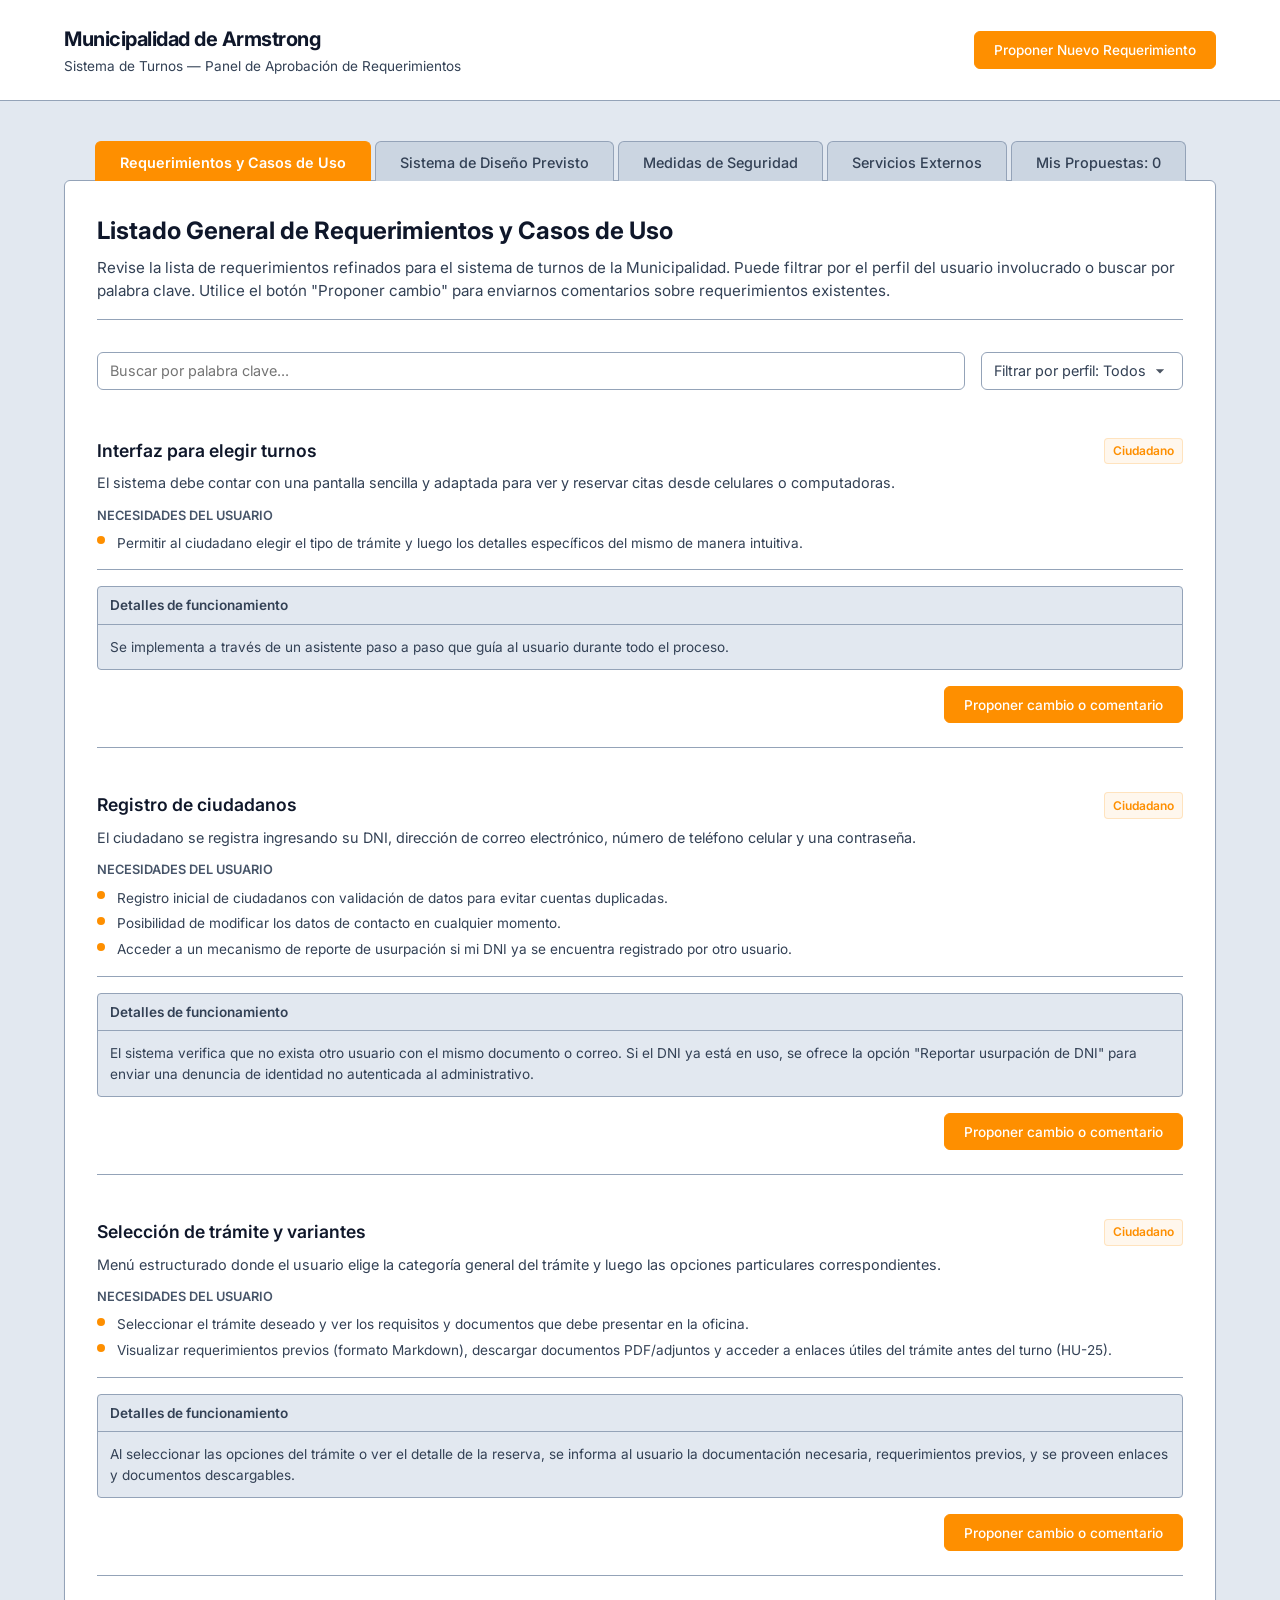
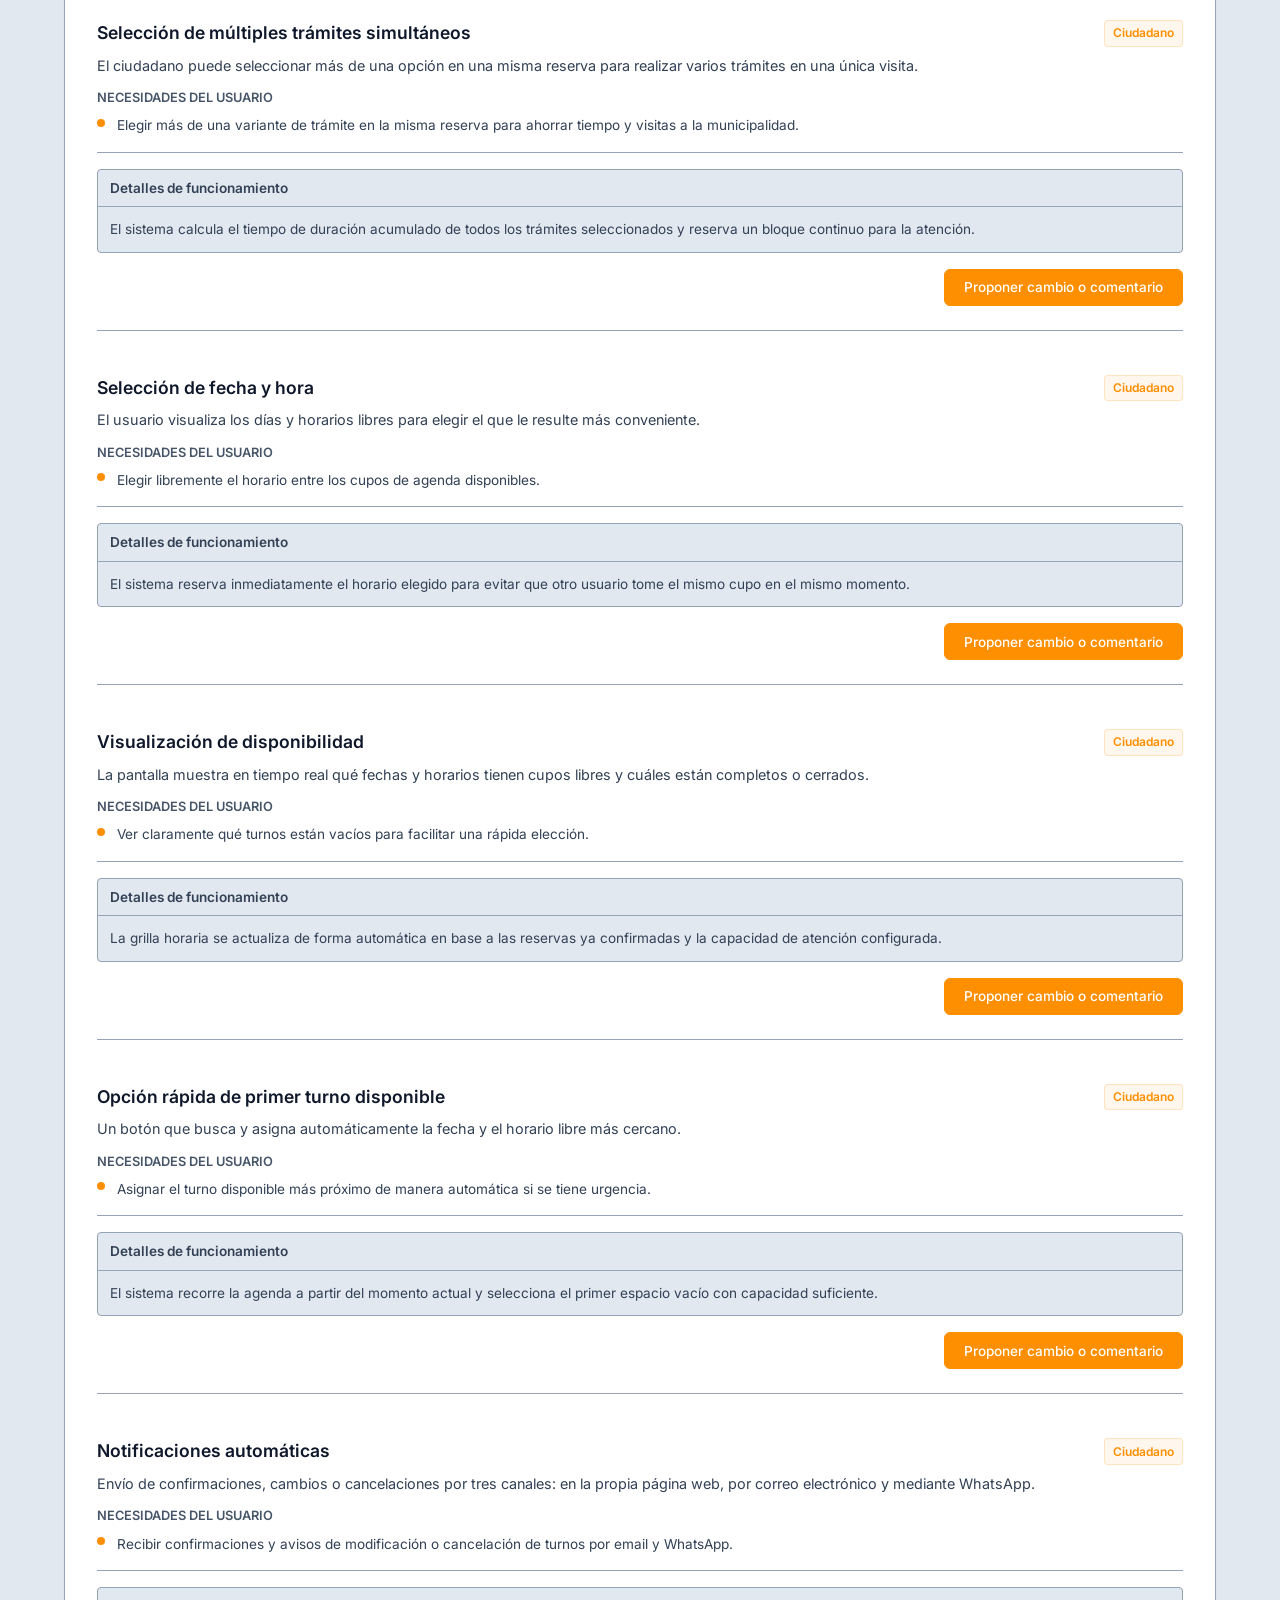
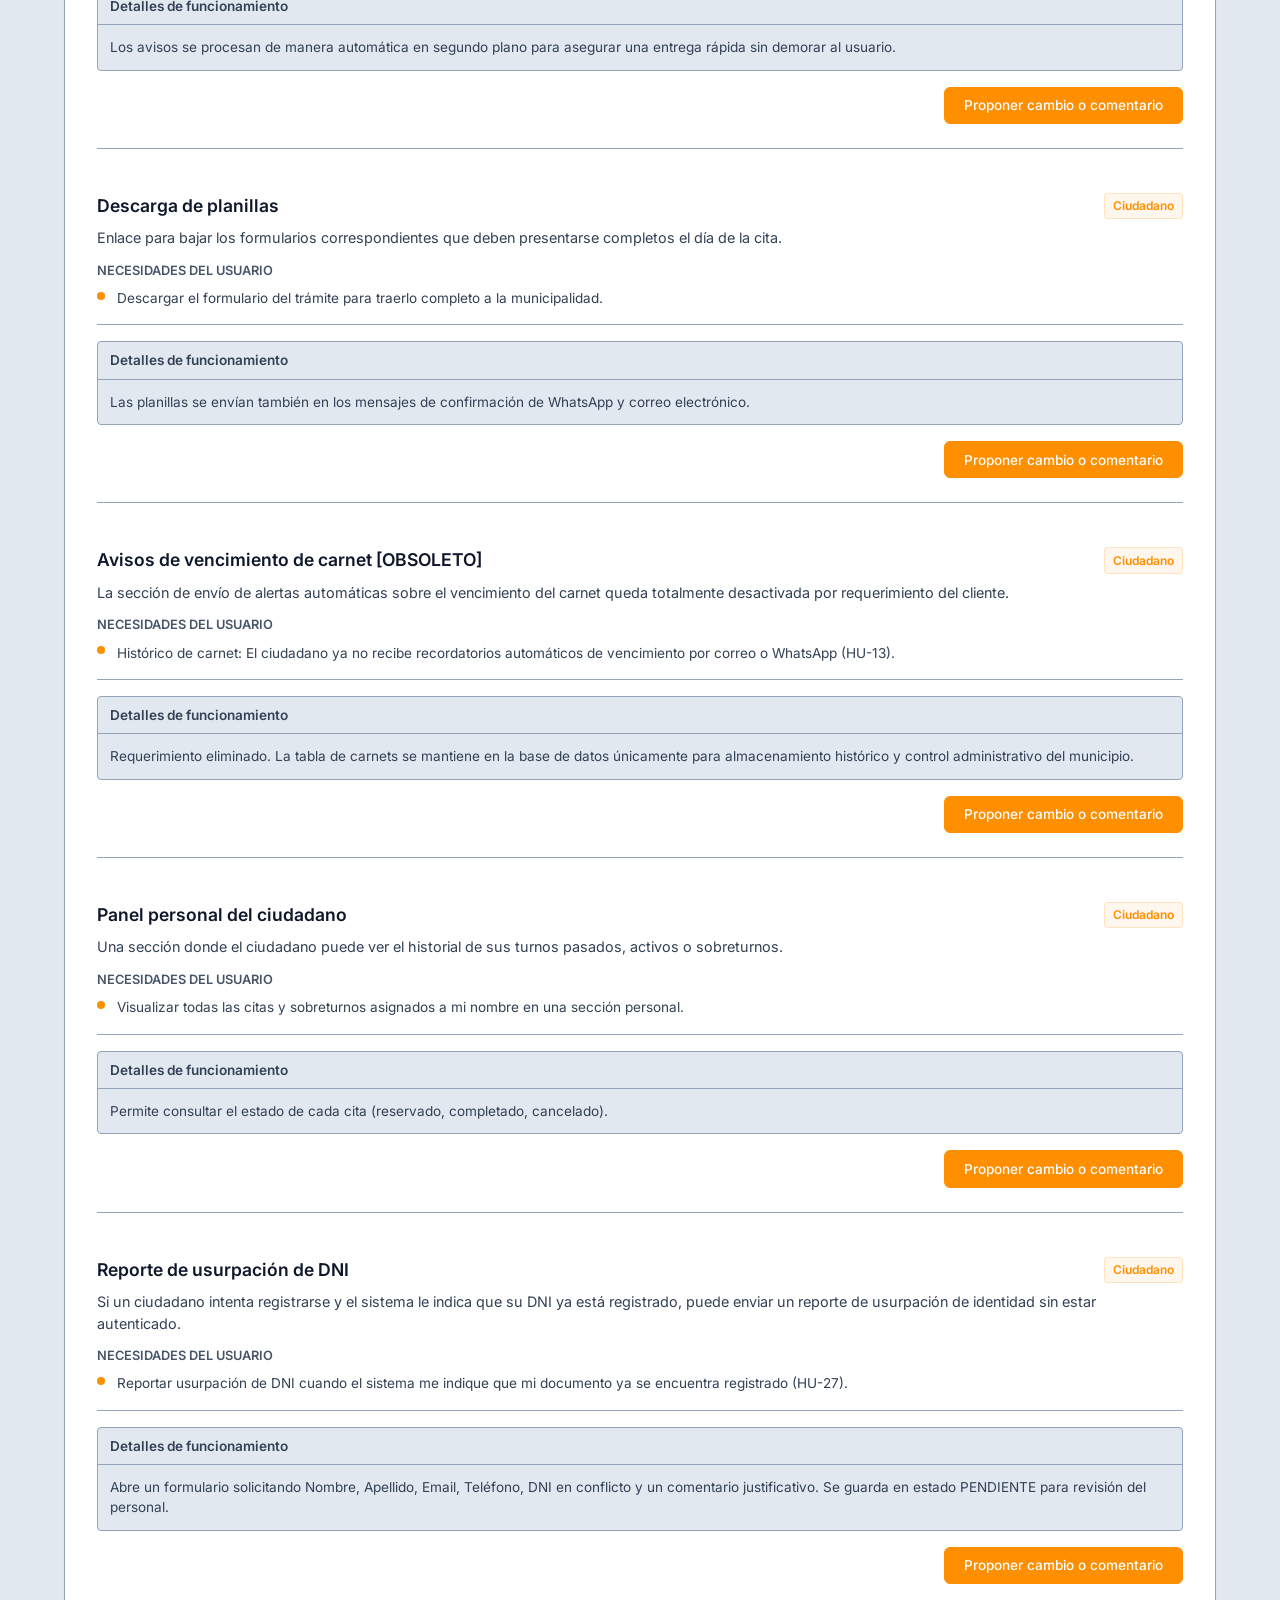
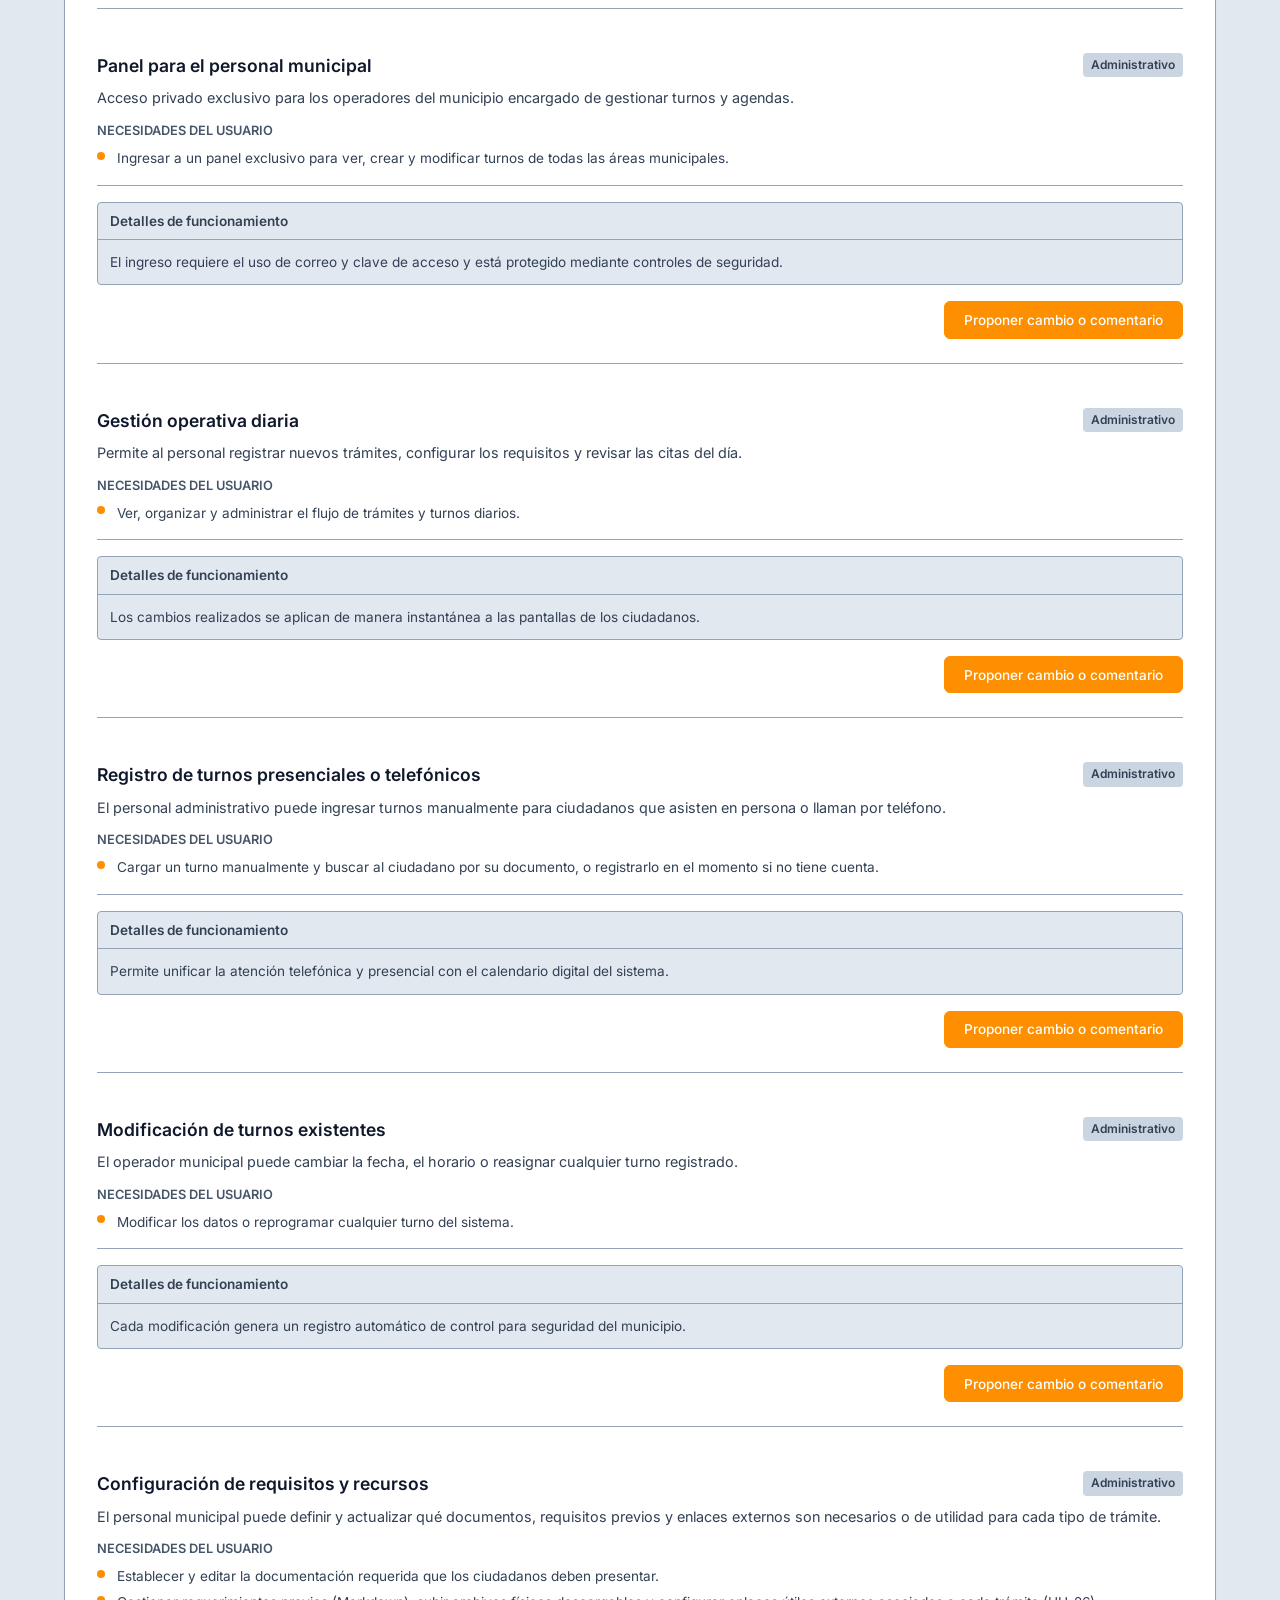
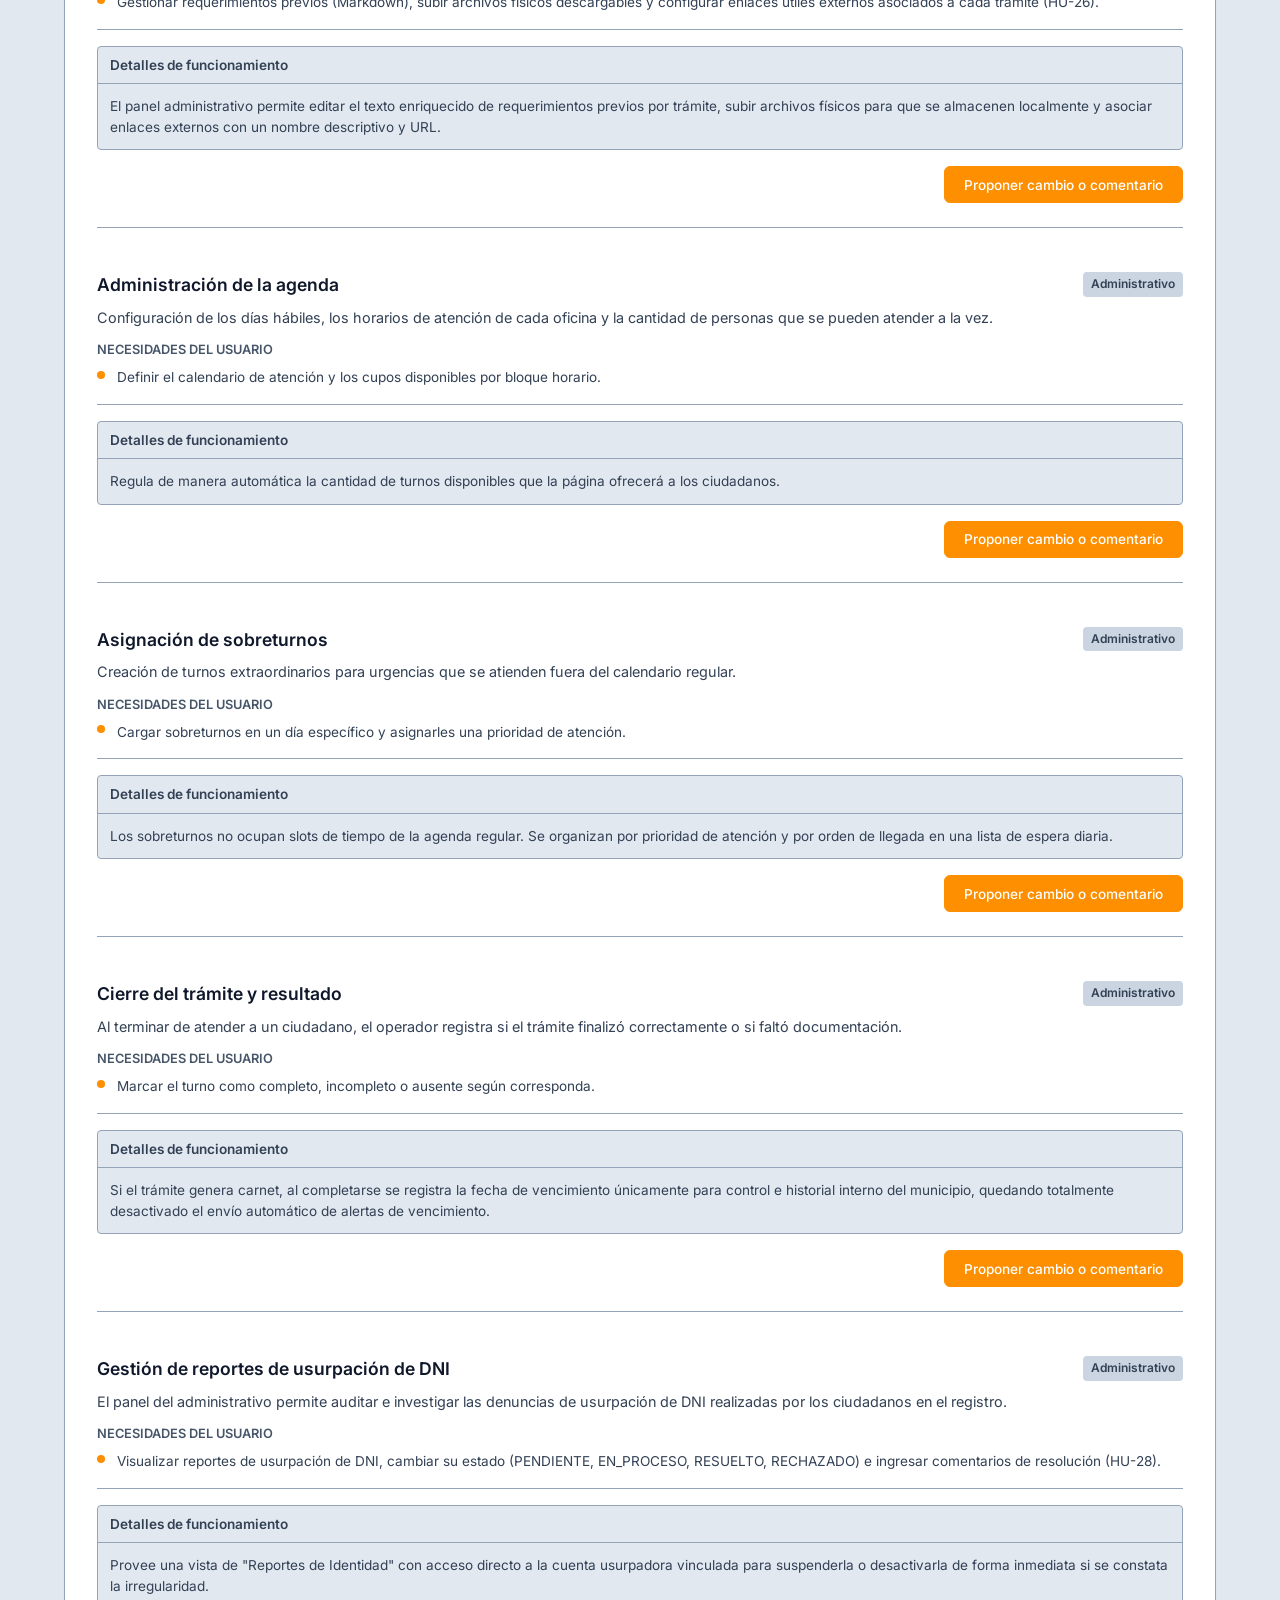
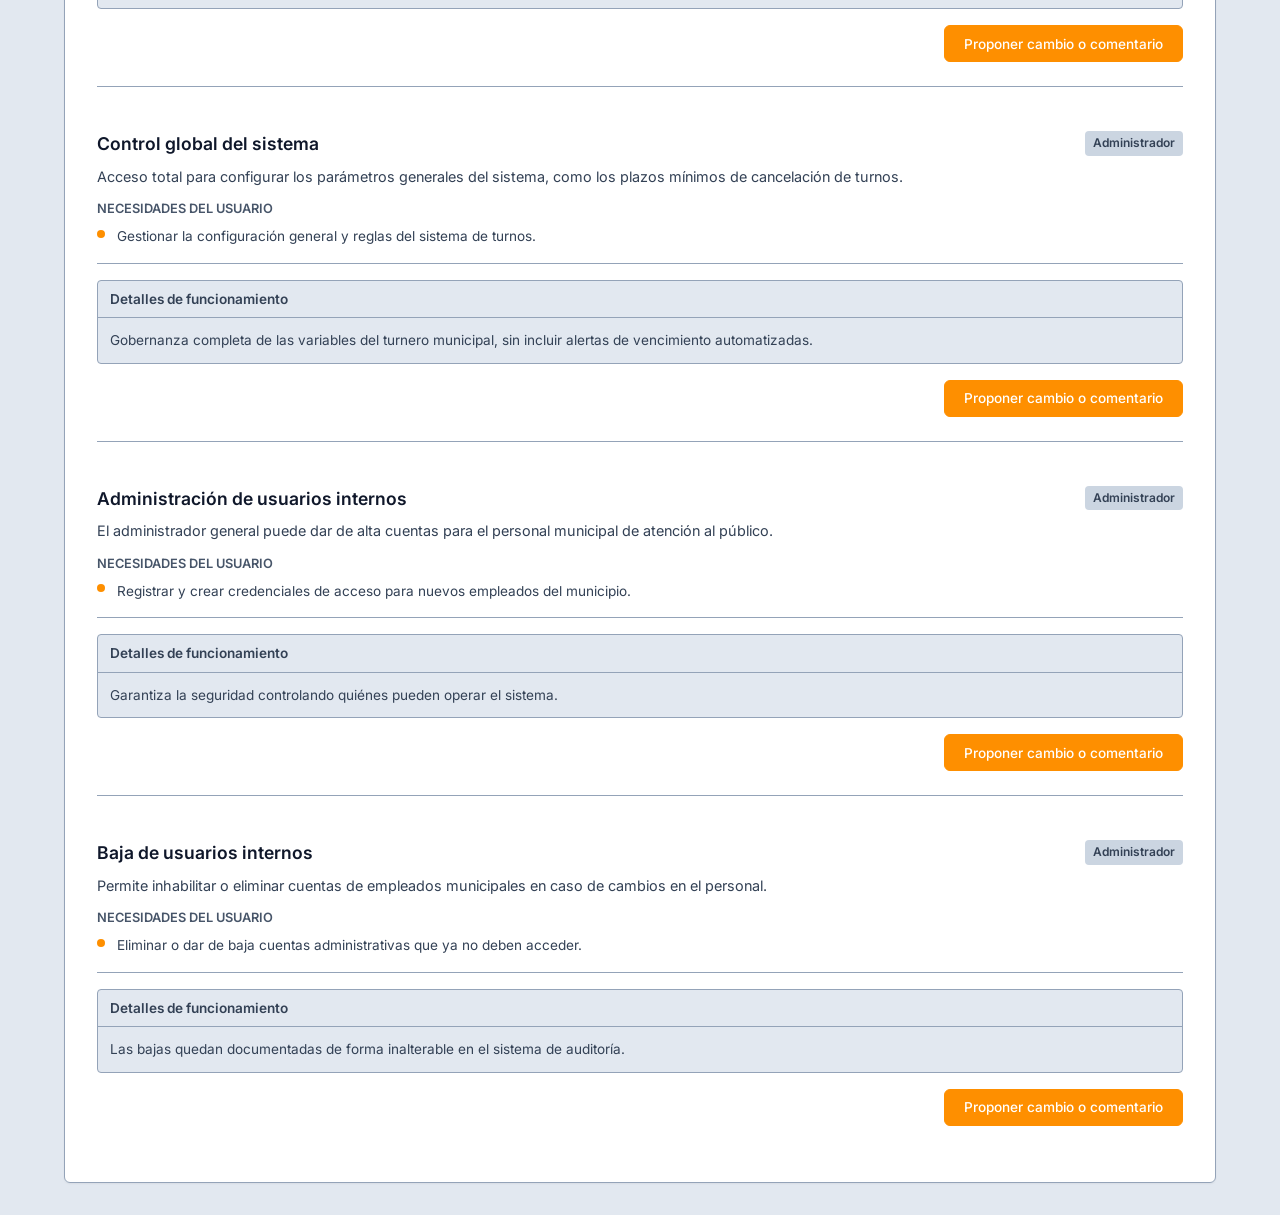
==== commit ddf9abac: "docs: actualizar especificaciones, arquitectura y portal de cliente con nuevos requerimientos y obso" ====
--- a/portal-cliente/index.html
+++ b/portal-cliente/index.html
@@ -427,7 +427,7 @@
         <div class="card">
           <h3 class="card-title">API de Meta para WhatsApp</h3>
           <p style="font-size: 0.9rem; color: var(--text-secondary);">
-            Servicio de mensajería paga contratado para el envío automático de notificaciones de turnos, confirmaciones, cancelaciones y alertas de vencimiento de carnets al número de teléfono celular del ciudadano.
+            Servicio de mensajería paga contratado para el envío automático de notificaciones de turnos, confirmaciones y cancelaciones al número de teléfono celular del ciudadano.
           </p>
         </div>
 
